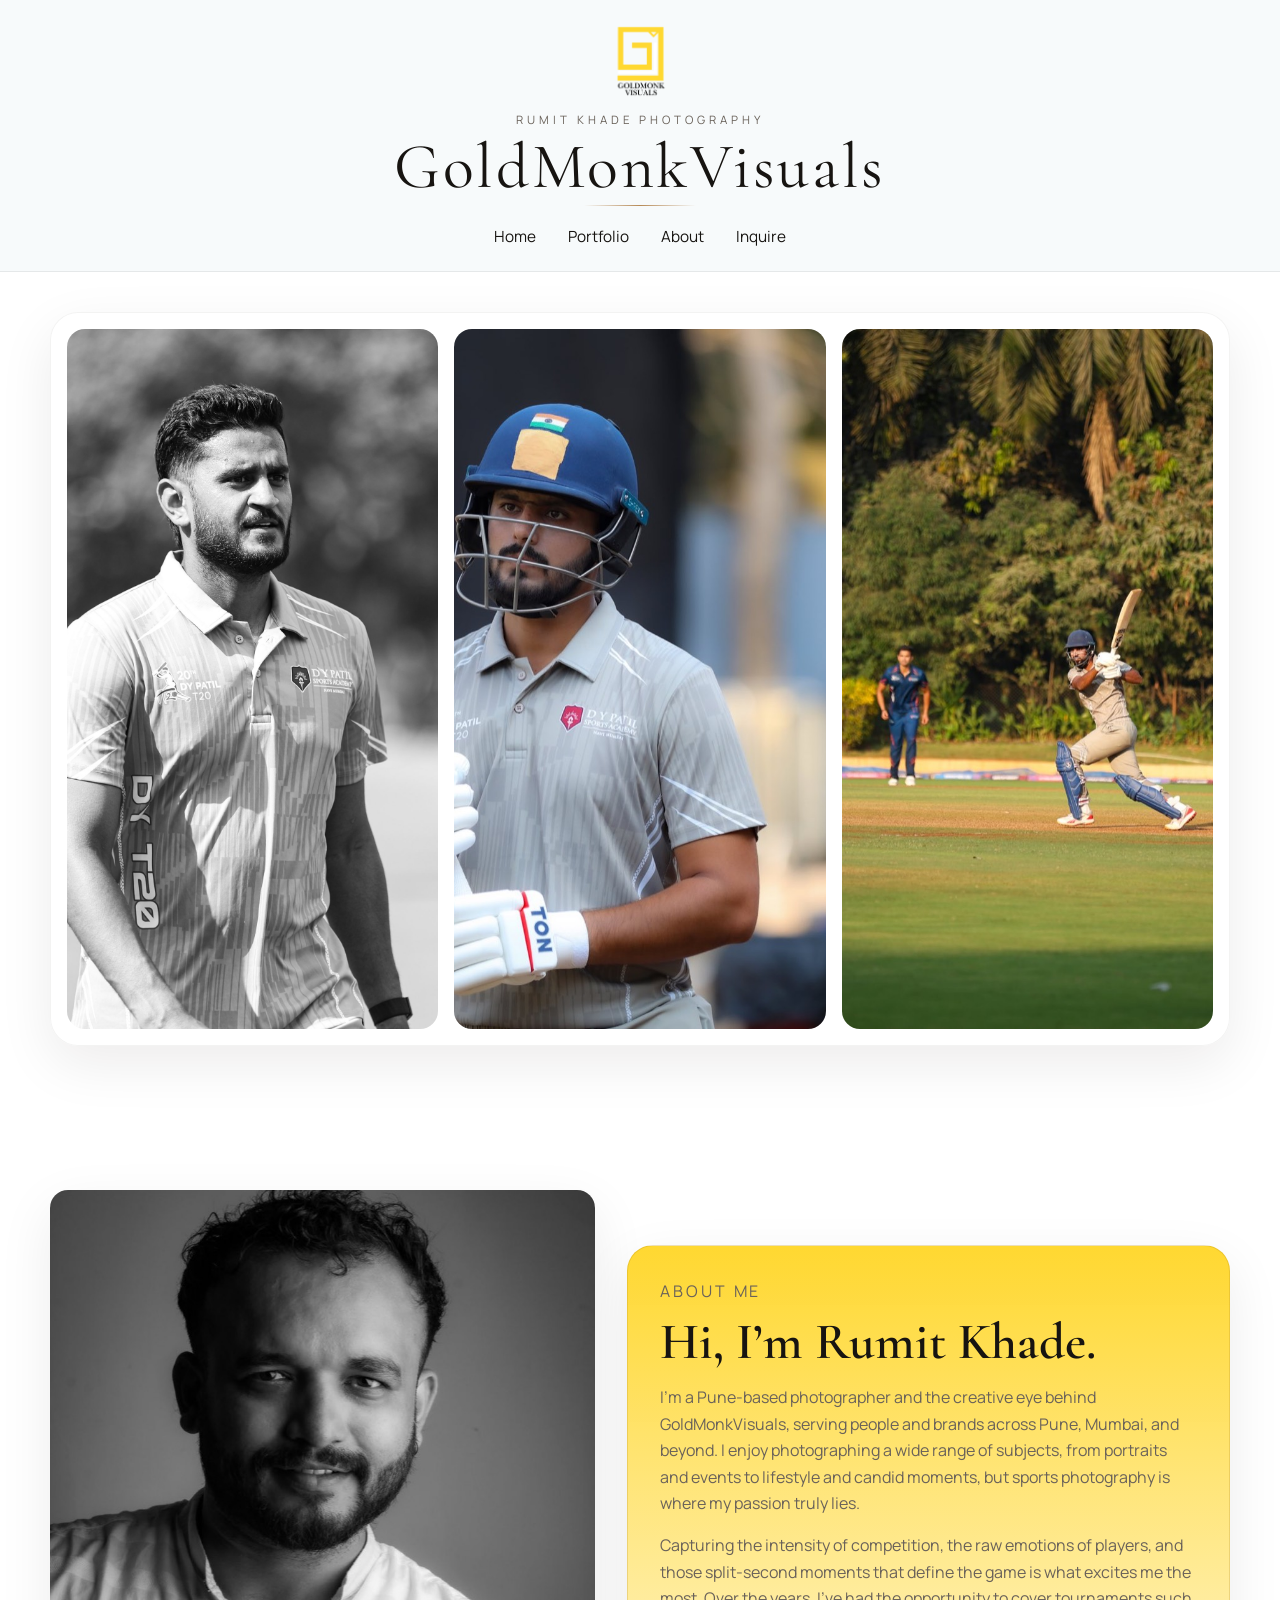
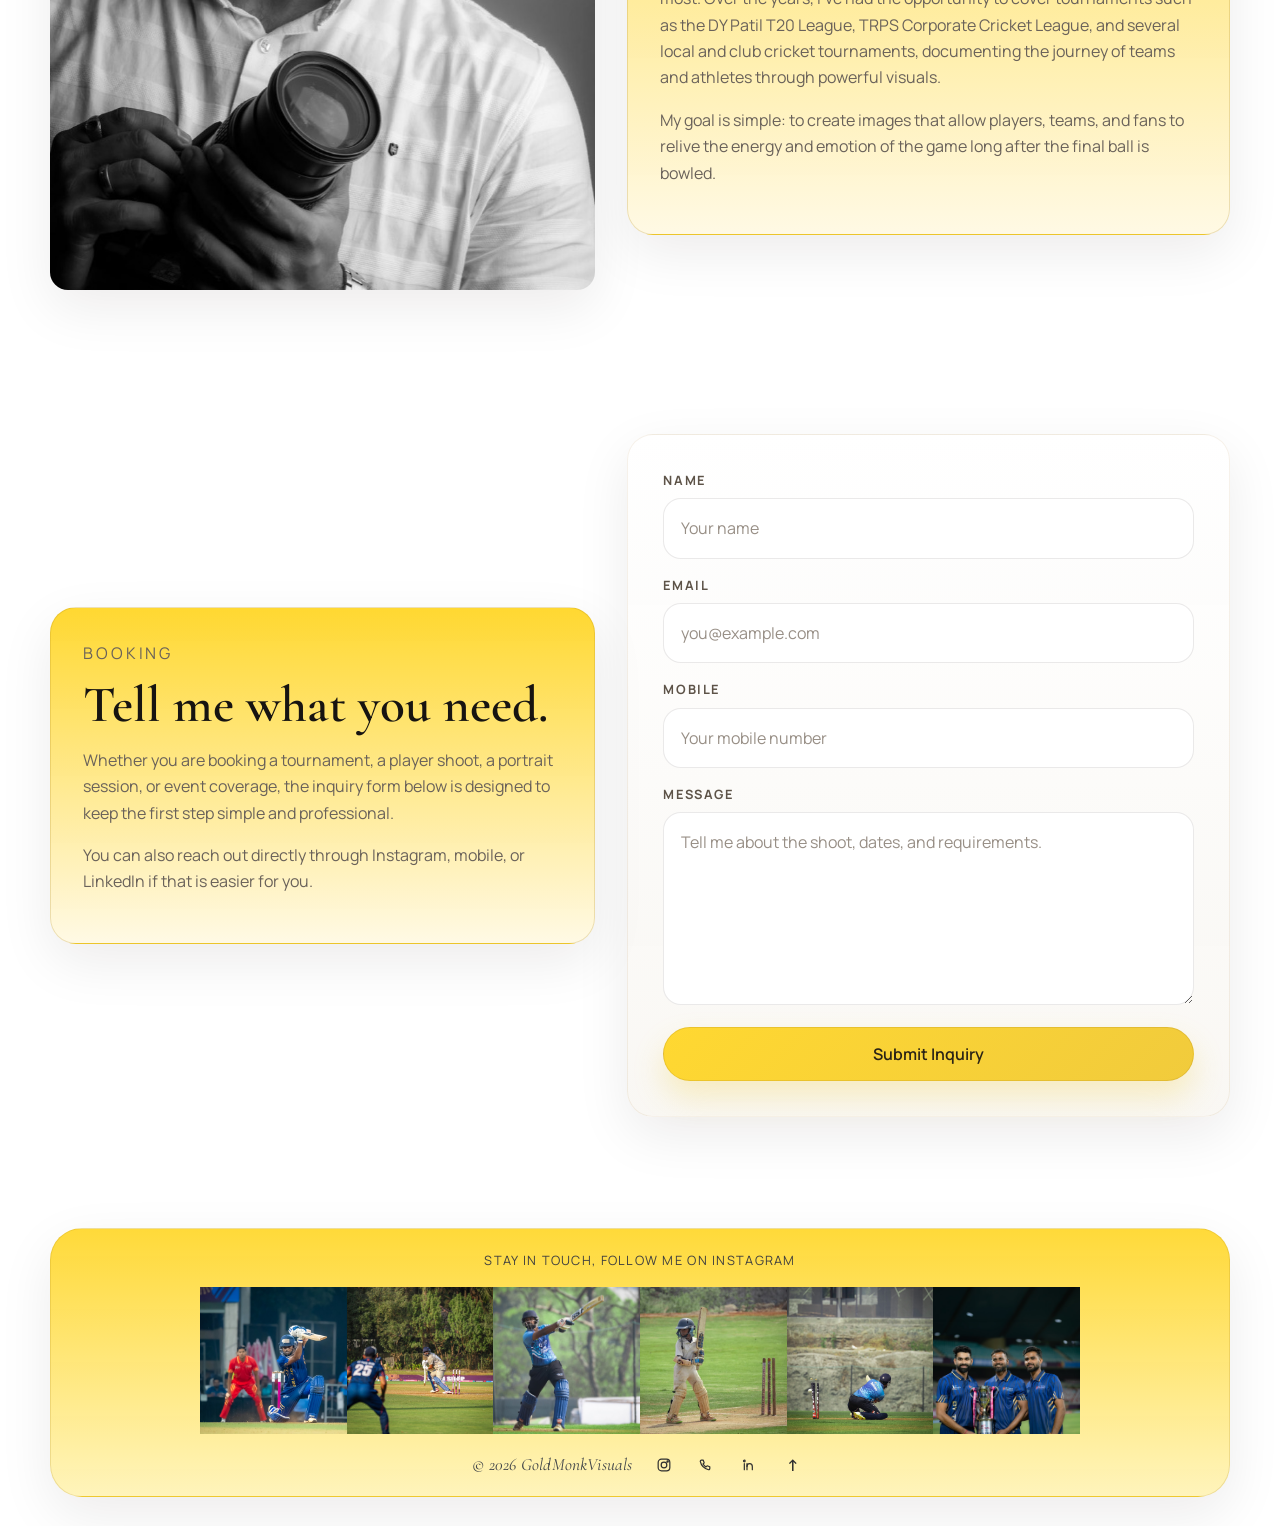
==== index.html @ 170a4de5 "Initial commit for GoldMonkVisuals portfolio site" ====
<!DOCTYPE html>
<html lang="en">
<head>
  <meta charset="UTF-8">
  <meta name="viewport" content="width=device-width, initial-scale=1.0">
  <title>GoldMonkVisuals | Rumit Khade Photography</title>
  <meta name="description" content="GoldMonkVisuals is the photography portfolio of Rumit Khade, featuring sports storytelling, portraits, and inquiries on a clean single-page website.">
  <link rel="preconnect" href="https://fonts.googleapis.com">
  <link rel="preconnect" href="https://fonts.gstatic.com" crossorigin>
  <link href="https://fonts.googleapis.com/css2?family=Cormorant+Garamond:wght@500;600;700&family=Manrope:wght@400;500;600;700&display=swap" rel="stylesheet">
  <link rel="stylesheet" href="css/styles.css">
</head>
<body id="top">
  <header class="site-header">
    <div class="container header-stack">
      <a class="brand-lockup" href="#top" aria-label="GoldMonkVisuals home">
        <img class="brand-logo" src="images/logo/goldmonks_logo.png" alt="GoldMonkVisuals logo" width="92" height="92">
        <span class="brand-kicker">Rumit Khade Photography</span>
        <span class="brand-name">GoldMonkVisuals</span>
        <span class="brand-divider"></span>
      </a>
      <button class="nav-toggle" type="button" aria-expanded="false" aria-controls="site-nav" aria-label="Toggle navigation">
        <span></span>
        <span></span>
      </button>
      <nav id="site-nav" class="site-nav" aria-label="Primary">
        <a href="#top">Home</a>
        <a href="portfolio.html">Portfolio</a>
        <a href="#about">About</a>
        <a href="#inquire">Inquire</a>
      </nav>
    </div>
  </header>

  <main>
    <section id="home" class="slider-section section">
      <div class="container">
        <div class="image-slider" aria-label="GoldMonkVisuals photography highlights">
          <div class="slider-track" data-slider-track></div>
        </div>
      </div>
    </section>

    <section id="about" class="section about-preview">
      <div class="container profile-layout">
        <div class="image-card portrait-card">
          <img src="images/Rumit.jpg.jpeg" alt="Portrait of Rumit Khade, photographer behind GoldMonkVisuals" width="1000" height="1300" sizes="(max-width: 760px) 100vw, 42vw" loading="lazy">
        </div>
        <div class="copy-card profile-card">
          <p class="eyebrow">About Me</p>
          <h2>Hi, I’m Rumit Khade.</h2>
          <p>I’m a Pune-based photographer and the creative eye behind GoldMonkVisuals, serving people and brands across Pune, Mumbai, and beyond. I enjoy photographing a wide range of subjects, from portraits and events to lifestyle and candid moments, but sports photography is where my passion truly lies.</p>
          <p>Capturing the intensity of competition, the raw emotions of players, and those split-second moments that define the game is what excites me the most. Over the years, I’ve had the opportunity to cover tournaments such as the DY Patil T20 League, TRPS Corporate Cricket League, and several local and club cricket tournaments, documenting the journey of teams and athletes through powerful visuals.</p>
          <p>My goal is simple: to create images that allow players, teams, and fans to relive the energy and emotion of the game long after the final ball is bowled.</p>
        </div>
      </div>
    </section>

    <section id="inquire" class="section">
      <div class="container contact-layout">
        <div class="copy-card inquiry-copy">
          <p class="eyebrow">Booking</p>
          <h2>Tell me what you need.</h2>
          <p>Whether you are booking a tournament, a player shoot, a portrait session, or event coverage, the inquiry form below is designed to keep the first step simple and professional.</p>
          <p>You can also reach out directly through Instagram, mobile, or LinkedIn if that is easier for you.</p>
        </div>

        <form class="contact-form" name="inquiry" method="POST" data-netlify="true" netlify netlify-honeypot="bot-field">
          <input type="hidden" name="form-name" value="inquiry">
          <p class="form-honeypot">
            <label>Don’t fill this out if you're human: <input name="bot-field"></label>
          </p>

          <div class="form-field">
            <label for="name">Name</label>
            <input id="name" name="name" type="text" placeholder="Your name" required>
          </div>

          <div class="form-field">
            <label for="email">Email</label>
            <input id="email" name="email" type="email" placeholder="you@example.com" required>
          </div>

          <div class="form-field">
            <label for="phone">Mobile</label>
            <input id="phone" name="phone" type="tel" placeholder="Your mobile number">
          </div>

          <div class="form-field">
            <label for="message">Message</label>
            <textarea id="message" name="message" rows="6" placeholder="Tell me about the shoot, dates, and requirements." required></textarea>
          </div>

          <button class="button submit-button" type="submit">Submit Inquiry</button>
        </form>
      </div>
    </section>
  </main>

  <div class="lightbox" id="lightbox" aria-hidden="true" role="dialog" aria-label="Expanded gallery image">
    <button class="lightbox-close" type="button" aria-label="Close image viewer">&times;</button>
    <button class="lightbox-nav lightbox-prev" type="button" aria-label="View previous image">&#10094;</button>
    <figure class="lightbox-figure">
      <img id="lightbox-image" src="" alt="">
      <figcaption id="lightbox-caption"></figcaption>
    </figure>
    <button class="lightbox-nav lightbox-next" type="button" aria-label="View next image">&#10095;</button>
  </div>

  <footer class="site-footer">
    <div class="container footer-panel">
      <div class="footer-top">
        <p class="footer-follow">Stay in touch, follow me on Instagram</p>
      </div>

      <div class="footer-gallery" data-footer-gallery></div>

      <div class="footer-bottom-row">
        <p class="footer-signoff">&copy; 2026 GoldMonkVisuals</p>
        <div class="footer-socials">
          <a class="footer-social" href="https://www.instagram.com/goldmonkvisuals/" target="_blank" rel="noreferrer" aria-label="Instagram">
            <svg viewBox="0 0 24 24" aria-hidden="true"><rect x="3.25" y="3.25" width="17.5" height="17.5" rx="5"></rect><circle cx="12" cy="12" r="4.25"></circle><circle cx="17.4" cy="6.6" r="1"></circle></svg>
          </a>
          <a class="footer-social" href="tel:+919209184662" aria-label="Call GoldMonkVisuals">
            <svg viewBox="0 0 24 24" aria-hidden="true"><path d="M6.6 4.8h2.8l1.4 4-1.7 1.7a14.6 14.6 0 0 0 4.4 4.4l1.7-1.7 4 1.4v2.8a1.7 1.7 0 0 1-1.9 1.7A16.5 16.5 0 0 1 4.9 6.7 1.7 1.7 0 0 1 6.6 4.8z"></path></svg>
          </a>
          <a class="footer-social" href="https://www.linkedin.com/in/rumit-khade-336886b6/" target="_blank" rel="noreferrer" aria-label="LinkedIn">
            <svg viewBox="0 0 24 24" aria-hidden="true"><path d="M8 10v9"></path><path d="M8 7.2a1.2 1.2 0 1 1 0-2.4 1.2 1.2 0 0 1 0 2.4z"></path><path d="M12 10v9"></path><path d="M12 14.2c0-2.1 1.3-4.2 4-4.2 2.3 0 4 1.4 4 4.6V19"></path></svg>
          </a>
        </div>
        <a class="footer-backtotop" href="#top" aria-label="Back to top">↑</a>
      </div>
    </div>
  </footer>

  <script src="images/home-slider/manifest.js"></script>
  <script src="images/footer-gallery/manifest.js"></script>
  <script src="js/site.js" defer></script>
</body>
</html>
---- css/styles.css ----
:root {
  --bg: #ffffff;
  --bg-accent: #f7f5f1;
  --surface: rgba(255, 255, 255, 0.98);
  --surface-strong: #ffffff;
  --text: #171411;
  --muted: #6a625a;
  --line: rgba(23, 20, 17, 0.08);
  --accent: #b78a57;
  --accent-deep: #8d673d;
  --brand-gold: #f1cb3c;
  --brand-gold-soft: #fbf3c9;
  --brand-gold-wash: #fff9e4;
  --brand-gold-line: rgba(168, 128, 18, 0.22);
  --shadow: 0 18px 54px rgba(22, 18, 14, 0.08);
  --shadow-soft: 0 10px 32px rgba(22, 18, 14, 0.06);
  --radius: 26px;
  --container: min(1180px, calc(100vw - 2rem));
}

* {
  box-sizing: border-box;
}

html {
  scroll-behavior: smooth;
}

body {
  margin: 0;
  font-family: "Manrope", sans-serif;
  color: var(--text);
  background: #ffffff;
  line-height: 1.65;
}

img {
  display: block;
  max-width: 100%;
}

a {
  color: inherit;
  text-decoration: none;
}

button,
input,
textarea {
  font: inherit;
}

.container {
  width: var(--container);
  margin: 0 auto;
}

.site-header {
  position: sticky;
  top: 0;
  z-index: 40;
  background: rgba(247, 250, 251, 0.94);
  backdrop-filter: blur(14px);
  border-bottom: 1px solid var(--line);
}

.header-stack {
  position: relative;
  display: flex;
  flex-direction: column;
  align-items: center;
  gap: 1.15rem;
  padding: 1.2rem 0 1.35rem;
}

.brand-lockup {
  display: flex;
  flex-direction: column;
  align-items: center;
  gap: 0.45rem;
  text-align: center;
}

.brand-logo {
  width: clamp(3.8rem, 7vw, 5.25rem);
  height: auto;
  object-fit: contain;
}

.brand-kicker {
  font-size: 0.72rem;
  letter-spacing: 0.34em;
  text-transform: uppercase;
  color: var(--muted);
}

.brand-name {
  font-family: "Cormorant Garamond", serif;
  font-size: clamp(2.6rem, 5vw, 4.25rem);
  line-height: 0.95;
  letter-spacing: 0.04em;
  color: var(--text);
}

.brand-divider {
  width: 7rem;
  height: 1px;
  background: linear-gradient(90deg, transparent, var(--accent), transparent);
}

.site-nav {
  display: flex;
  align-items: center;
  justify-content: center;
  gap: 2rem;
  flex-wrap: wrap;
}

.site-nav > a {
  position: relative;
  color: var(--text);
  font-size: 0.96rem;
}

.site-nav > a::after {
  content: "";
  position: absolute;
  left: 0;
  bottom: -0.4rem;
  width: 100%;
  height: 1px;
  background: var(--accent-deep);
  transform: scaleX(0);
  transform-origin: left;
  transition: transform 180ms ease;
}

.site-nav > a:hover::after,
.site-nav > a.active::after {
  transform: scaleX(1);
}

.nav-toggle {
  display: none;
  position: absolute;
  right: 0;
  top: 2rem;
  border: 0;
  background: transparent;
  padding: 0.25rem;
  flex-direction: column;
  gap: 0.35rem;
}

.nav-toggle span {
  display: block;
  width: 1.6rem;
  height: 2px;
  background: var(--text);
}

.section,
.page-hero {
  padding: 4.5rem 0;
}

.page-hero {
  padding-bottom: 2rem;
}

.portfolio-hero-section {
  padding-bottom: 1.5rem;
}

.portfolio-hero-card {
  position: relative;
  overflow: hidden;
  min-height: 34rem;
  border-radius: 34px;
  box-shadow: var(--shadow);
  background: #d9e2eb;
}

.portfolio-hero-image,
.portfolio-hero-overlay {
  position: absolute;
  inset: 0;
  width: 100%;
  height: 100%;
}

.portfolio-hero-image {
  object-fit: cover;
}

.portfolio-hero-overlay {
  background: linear-gradient(90deg, rgba(11, 18, 26, 0.72) 0%, rgba(11, 18, 26, 0.3) 45%, rgba(11, 18, 26, 0.1) 100%);
}

.portfolio-hero-copy {
  position: relative;
  z-index: 1;
  max-width: 34rem;
  padding: 3.5rem;
  color: #ffffff;
}

.portfolio-hero-copy .eyebrow {
  color: rgba(255, 255, 255, 0.75);
}

.portfolio-hero-title {
  font-size: clamp(3rem, 5vw, 4.8rem);
  line-height: 0.96;
}

.portfolio-hero-text {
  margin: 1.2rem 0 0;
  font-size: 1.02rem;
  color: rgba(255, 255, 255, 0.86);
}

.portfolio-grid-section {
  padding-top: 1.25rem;
}

.portfolio-gallery-block + .portfolio-gallery-block {
  margin-top: 3.25rem;
}

.portfolio-section-heading {
  margin-bottom: 1.4rem;
}

.portfolio-pagination {
  display: flex;
  justify-content: center;
  margin-top: 1.5rem;
}

.portfolio-load-more {
  min-width: 11rem;
}

.portfolio-grid {
  display: grid;
  grid-template-columns: repeat(3, minmax(0, 1fr));
  gap: 1rem;
  margin-top: 2rem;
}

.portfolio-grid-item {
  margin: 0;
  display: block;
  width: 100%;
  appearance: none;
  -webkit-appearance: none;
}

.portfolio-grid-item img {
  width: 100%;
  aspect-ratio: 1 / 1.05;
  object-fit: cover;
  border-radius: 22px;
}

.page-hero-content {
  text-align: center;
}

.eyebrow {
  margin: 0 0 0.75rem;
  color: var(--accent-deep);
  text-transform: uppercase;
  letter-spacing: 0.18em;
  font-size: 0.78rem;
}

h1,
h2,
h3 {
  margin: 0;
  font-family: "Cormorant Garamond", serif;
  font-weight: 600;
  line-height: 1.02;
}

.page-title {
  max-width: 12ch;
  margin: 0 auto;
  font-size: clamp(3rem, 7vw, 5.6rem);
}

h2 {
  font-size: clamp(2.2rem, 4vw, 3.8rem);
}

h3 {
  font-size: 1.8rem;
  margin-bottom: 0.8rem;
}

.section-copy,
.copy-card p,
.detail-card p,
.contact-form,
.footer-copy {
  color: var(--muted);
  font-size: 1rem;
}

.narrow {
  max-width: 42rem;
  margin-left: auto;
  margin-right: auto;
}

.section-heading,
.hero-actions {
  display: flex;
  align-items: end;
  justify-content: space-between;
  gap: 1.5rem;
}

.slider-heading {
  margin-bottom: 1.5rem;
}

.slider-section {
  padding-top: 2.5rem;
}

.button {
  display: inline-flex;
  align-items: center;
  justify-content: center;
  min-height: 3.2rem;
  padding: 0.8rem 1.35rem;
  border-radius: 999px;
  border: 1px solid transparent;
  background: var(--accent);
  color: #fff;
  font-weight: 600;
  transition: transform 180ms ease, background-color 180ms ease, border-color 180ms ease;
}

.button-soft {
  background: transparent;
  color: var(--text);
  border-color: var(--line);
}

.button:hover,
.gallery-item:hover {
  transform: translateY(-2px);
}

.image-slider {
  overflow: hidden;
  border-radius: calc(var(--radius) + 2px);
  box-shadow: var(--shadow);
  border: 1px solid rgba(23, 20, 17, 0.05);
  background: var(--surface);
}

.slider-track {
  display: flex;
  gap: 1rem;
  padding: 1rem;
  transition: transform 900ms ease;
  will-change: transform;
}

.slide-card {
  flex: 0 0 calc((100% - 2rem) / 3);
  min-width: 0;
  padding: 0;
  border: 0;
  background: transparent;
  cursor: pointer;
}

.slide-card img {
  width: 100%;
  aspect-ratio: 1 / 1.15;
  object-fit: cover;
  object-position: center 28%;
  border-radius: 18px;
}

.profile-layout,
.contact-layout {
  display: grid;
  grid-template-columns: minmax(0, 0.95fr) minmax(0, 1.05fr);
  gap: 2rem;
  align-items: center;
}

.copy-card,
.detail-card,
.contact-form {
  background: var(--surface);
  border: 1px solid rgba(23, 20, 17, 0.05);
  border-radius: var(--radius);
  box-shadow: var(--shadow);
}

.copy-card,
.detail-card,
.contact-form {
  padding: 2rem;
}

.portrait-card img,
.gallery-item img {
  width: 100%;
  object-fit: cover;
  border-radius: calc(var(--radius) - 8px);
  box-shadow: var(--shadow);
}

.portrait-card img {
  aspect-ratio: 4 / 5;
}

.profile-card {
  background: linear-gradient(180deg, rgba(255, 216, 49, 1), rgba(255, 249, 228, 0.98));
  border-color: var(--brand-gold-line);
}

.inquiry-copy {
  background: linear-gradient(180deg, rgba(255, 216, 49, 1), rgba(255, 249, 228, 0.98));
  border-color: var(--brand-gold-line);
}

.detail-grid {
  display: grid;
  grid-template-columns: repeat(3, minmax(0, 1fr));
  gap: 1.25rem;
}

.alt-surface {
  background: rgba(255, 252, 247, 0.72);
}

.masonry-grid {
  column-count: 3;
  column-gap: 1rem;
  margin-top: 2rem;
}

.gallery-item {
  width: 100%;
  margin: 0 0 1rem;
  padding: 0;
  border: 0;
  background: transparent;
  break-inside: avoid;
  cursor: pointer;
}

.contact-form {
  display: grid;
  gap: 1rem;
  padding: 2.2rem;
  background: linear-gradient(180deg, rgba(255, 255, 255, 0.99), rgba(249, 247, 243, 0.98));
  border-color: rgba(183, 138, 87, 0.12);
}

.form-field {
  display: grid;
  gap: 0.45rem;
}

.form-honeypot {
  display: none;
}

.contact-form label {
  font-size: 0.8rem;
  font-weight: 700;
  letter-spacing: 0.12em;
  text-transform: uppercase;
  color: #5d5348;
}

.contact-form input,
.contact-form textarea {
  width: 100%;
  padding: 1rem 1.05rem;
  border-radius: 18px;
  border: 1px solid rgba(23, 20, 17, 0.09);
  background: #ffffff;
  color: var(--text);
  box-shadow: inset 0 1px 0 rgba(255, 255, 255, 0.7);
  transition: border-color 180ms ease, box-shadow 180ms ease, transform 180ms ease;
}

.contact-form input::placeholder,
.contact-form textarea::placeholder {
  color: #988f86;
}

.contact-form input:focus,
.contact-form textarea:focus {
  outline: none;
  border-color: rgba(183, 138, 87, 0.45);
  box-shadow: 0 0 0 4px rgba(183, 138, 87, 0.12);
}

.contact-form textarea {
  min-height: 10rem;
  resize: vertical;
}

.submit-button {
  width: 100%;
  margin-top: 0.4rem;
  background: linear-gradient(135deg, #ffd831, #f1cb3c);
  border-color: rgba(168, 128, 18, 0.22);
  color: #2a2316;
  box-shadow: 0 16px 30px rgba(241, 203, 60, 0.28);
}

.submit-button:hover {
  background: linear-gradient(135deg, #ffde49, #f4d13f);
}

.lightbox {
  position: fixed;
  inset: 0;
  display: grid;
  grid-template-columns: auto minmax(0, 1fr) auto;
  align-items: center;
  gap: 1rem;
  padding: 1.5rem;
  background: rgba(14, 11, 8, 0.92);
  opacity: 0;
  pointer-events: none;
  transition: opacity 180ms ease;
  z-index: 60;
}

.lightbox.is-open {
  opacity: 1;
  pointer-events: auto;
}

.lightbox-figure {
  margin: 0;
  display: grid;
  gap: 0.75rem;
  justify-items: center;
}

.lightbox-figure img {
  max-height: 80vh;
  width: auto;
  border-radius: 18px;
}

.lightbox-figure figcaption {
  color: rgba(255, 255, 255, 0.8);
  text-align: center;
}

.lightbox-close,
.lightbox-nav {
  border: 0;
  background: rgba(255, 255, 255, 0.12);
  color: #fff;
  border-radius: 999px;
  width: 3rem;
  height: 3rem;
  cursor: pointer;
}

.lightbox-close {
  position: absolute;
  top: 1rem;
  right: 1rem;
}

.site-footer {
  padding: 2.4rem 0 1.8rem;
}

.footer-panel {
  padding: 1.35rem 1.35rem 1rem;
  border-radius: 32px;
  background: linear-gradient(180deg, rgba(255, 216, 49, 0.96), rgba(255, 244, 186, 0.98));
  border: 1px solid rgba(168, 128, 18, 0.2);
  box-shadow: var(--shadow);
}

.footer-top {
  display: grid;
  justify-items: center;
  gap: 0.55rem;
  text-align: center;
  margin-bottom: 1rem;
}

.footer-follow {
  margin: 0;
  color: #404040;
  text-transform: uppercase;
  letter-spacing: 0.1em;
  font-size: clamp(0.68rem, 1vw, 0.86rem);
}

.footer-gallery {
  display: grid;
  grid-template-columns: repeat(6, minmax(0, 1fr));
  align-items: stretch;
  gap: 0;
  overflow: hidden;
  margin-bottom: 1rem;
  max-width: 880px;
  margin-left: auto;
  margin-right: auto;
}

.footer-gallery img {
  width: 100%;
  height: 100%;
  aspect-ratio: 1 / 1;
  object-fit: cover;
}

@media (min-width: 761px) and (max-width: 1440px) {
  .slide-card img,
  .portrait-card img,
  .gallery-item img {
    height: 700px;
  }

  .slide-card img,
  .portrait-card img,
  .gallery-item img {
    aspect-ratio: auto;
  }
}

.footer-bottom-row {
  display: flex;
  align-items: center;
  justify-content: center;
  gap: 1rem;
  flex-wrap: wrap;
  text-align: center;
}

.footer-signoff {
  margin: 0;
  font-family: "Cormorant Garamond", serif;
  font-size: clamp(0.98rem, 1.35vw, 1.2rem);
  font-style: italic;
  letter-spacing: 0.01em;
  color: #3f4348;
}

.footer-socials {
  display: flex;
  align-items: center;
  justify-content: center;
  gap: 0.7rem;
}

.footer-social,
.footer-backtotop {
  display: inline-flex;
  align-items: center;
  justify-content: center;
  width: 1.9rem;
  height: 1.9rem;
  color: #2f2f2f;
  font-size: 0.66rem;
  font-weight: 700;
  letter-spacing: 0.08em;
}

.footer-social svg {
  width: 1rem;
  height: 1rem;
  fill: none;
  stroke: currentColor;
  stroke-width: 1.8;
  stroke-linecap: round;
  stroke-linejoin: round;
}

.footer-backtotop {
  font-size: 1rem;
}

.footer-social:hover,
.footer-backtotop:hover {
  color: #1e1e1e;
}

.fade-in {
  opacity: 0;
  transform: translateY(24px);
  transition: opacity 500ms ease, transform 500ms ease;
}

.fade-in.is-visible {
  opacity: 1;
  transform: translateY(0);
}

body.lightbox-open {
  overflow: hidden;
}

@media (max-width: 1100px) {
  .slide-card {
    flex-basis: calc((100% - 1rem) / 2);
  }

  .detail-grid,
  .profile-layout,
  .contact-layout {
    grid-template-columns: 1fr 1fr;
  }

  .portfolio-grid {
    grid-template-columns: repeat(2, minmax(0, 1fr));
  }
}

@media (max-width: 760px) {
  .header-stack {
    align-items: stretch;
    padding: 1rem 0;
  }

  .brand-lockup {
    align-self: center;
  }

  .brand-logo {
    width: 3.8rem;
  }

  .brand-kicker {
    letter-spacing: 0.22em;
  }

  .brand-name {
    font-size: 2.35rem;
  }

  .nav-toggle {
    display: inline-flex;
  }

  .site-nav {
    display: none;
    position: fixed;
    top: var(--mobile-menu-top, 7rem);
    left: 50%;
    transform: translateX(-50%);
    width: min(calc(100vw - 1.2rem), 24rem);
    z-index: 70;
    flex-direction: column;
    align-items: stretch;
    gap: 0.85rem;
    padding: 1rem;
    background: rgba(255, 255, 255, 0.98);
    border: 1px solid var(--line);
    border-radius: 22px;
    box-shadow: var(--shadow-soft);
    backdrop-filter: blur(14px);
  }

  .site-nav.is-open {
    display: flex;
  }

  .section-heading,
  .hero-actions {
    flex-direction: column;
    align-items: flex-start;
  }

  .slider-track {
    gap: 0.8rem;
    padding: 0.8rem;
  }

  .slide-card {
    flex-basis: 100%;
  }

  .slide-card img {
    aspect-ratio: 4 / 5;
    height: clamp(26rem, 68vh, 32rem);
    max-height: 32rem;
    object-position: center 24%;
  }

  .profile-layout,
  .contact-layout,
  .detail-grid {
    grid-template-columns: 1fr;
  }

  .about-preview .profile-layout {
    position: relative;
    gap: 0;
  }

  .about-preview .portrait-card {
    position: relative;
    min-height: 28rem;
  }

  .about-preview .portrait-card img {
    width: 100%;
    height: 28rem;
    border-radius: 26px;
    object-position: center 16%;
  }

  .about-preview .profile-card {
    position: relative;
    width: calc(100% - 1.4rem);
    margin: -8rem 0 0 auto;
    z-index: 1;
    background: linear-gradient(180deg, rgba(255, 216, 49, 1), rgba(255, 249, 228, 0.72));
    backdrop-filter: blur(8px);
  }

  .portfolio-hero-card {
    min-height: 26rem;
  }

  .portfolio-hero-image {
    object-position: center 24%;
  }

  .portfolio-hero-copy {
    padding: 2rem 1.4rem;
  }

  .portfolio-grid {
    grid-template-columns: 1fr;
  }

  .portfolio-grid-item img {
    display: block;
    width: 100%;
    aspect-ratio: 4 / 5;
    height: 24rem;
    object-fit: cover;
    object-position: center 22%;
  }

  .masonry-grid {
    column-count: 1;
  }

  .lightbox {
    grid-template-columns: 1fr;
    justify-items: center;
  }

  .lightbox-nav {
    display: none;
  }

  .footer-panel {
    padding: 1.1rem 0.9rem 0.95rem;
  }

  .footer-gallery {
    grid-template-columns: repeat(2, minmax(0, 1fr));
    max-width: none;
  }

  .footer-bottom-row {
    flex-direction: column;
    gap: 0.75rem;
  }
}
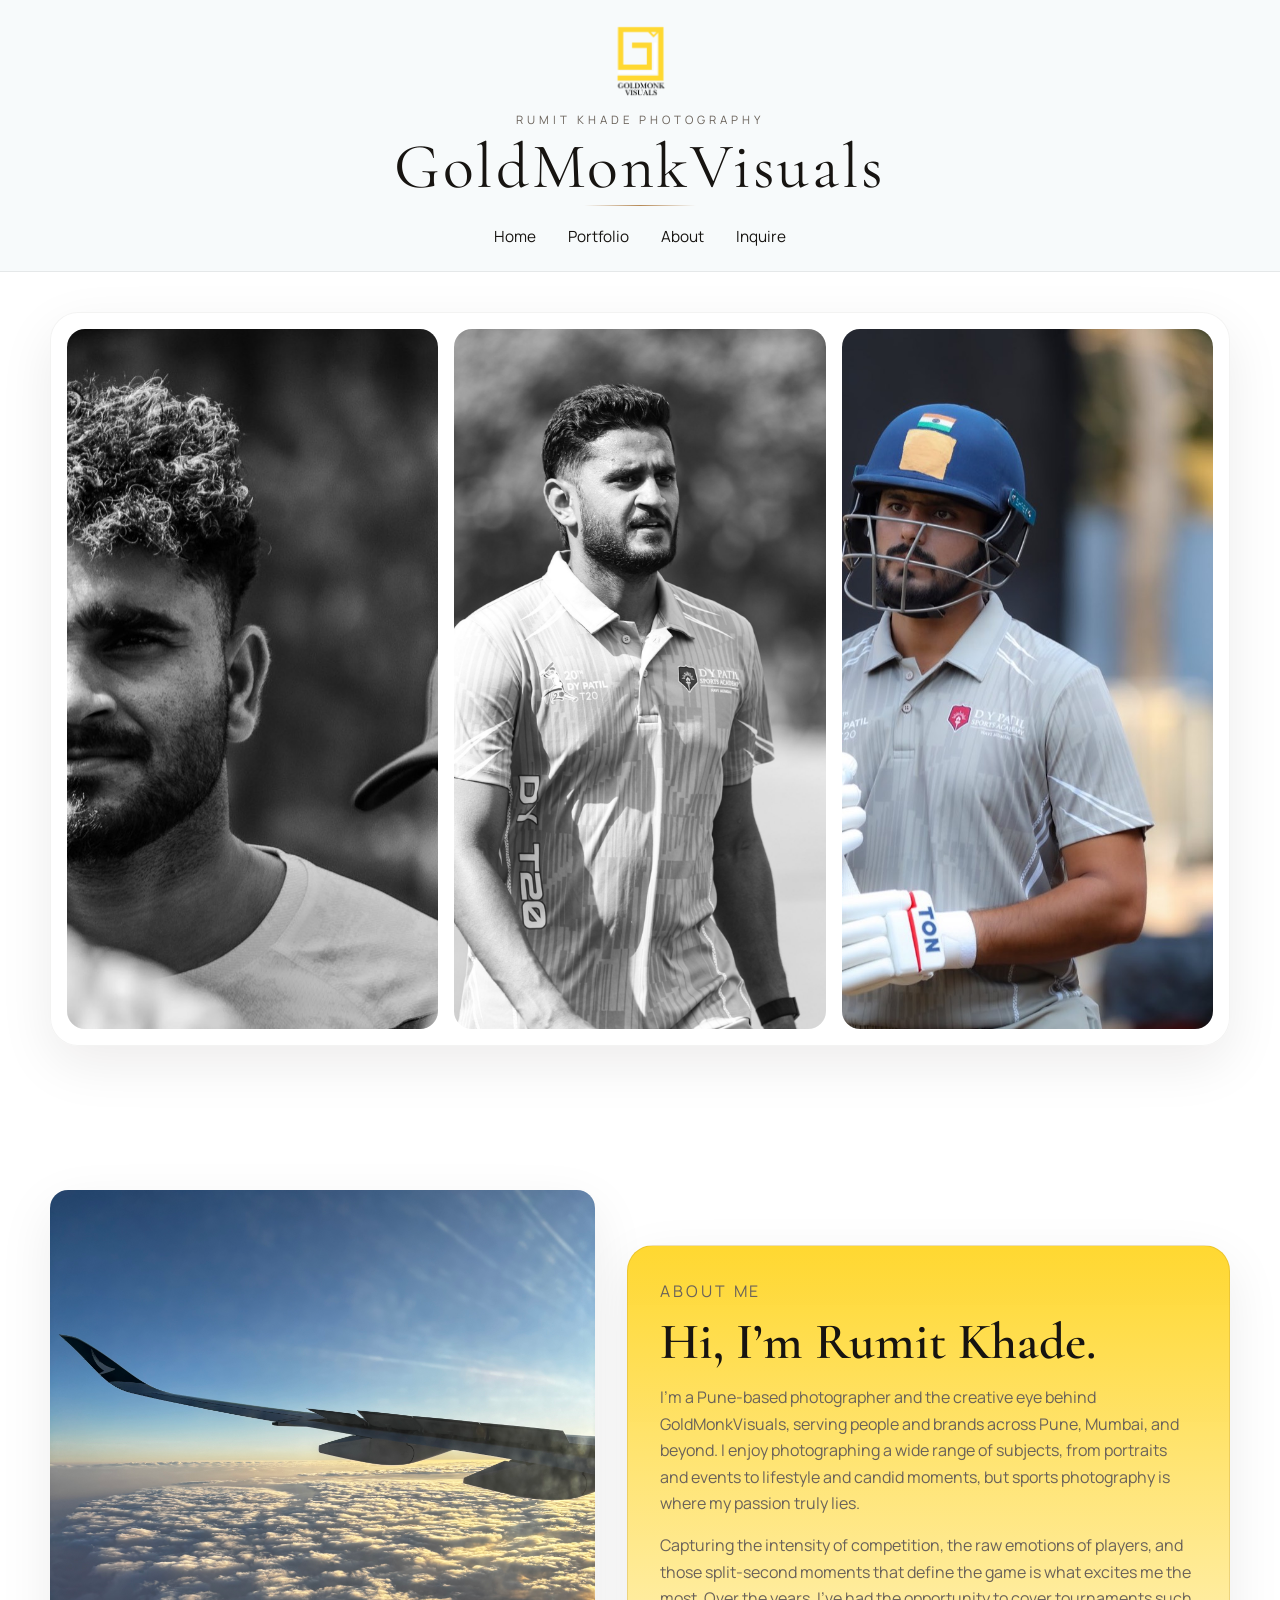
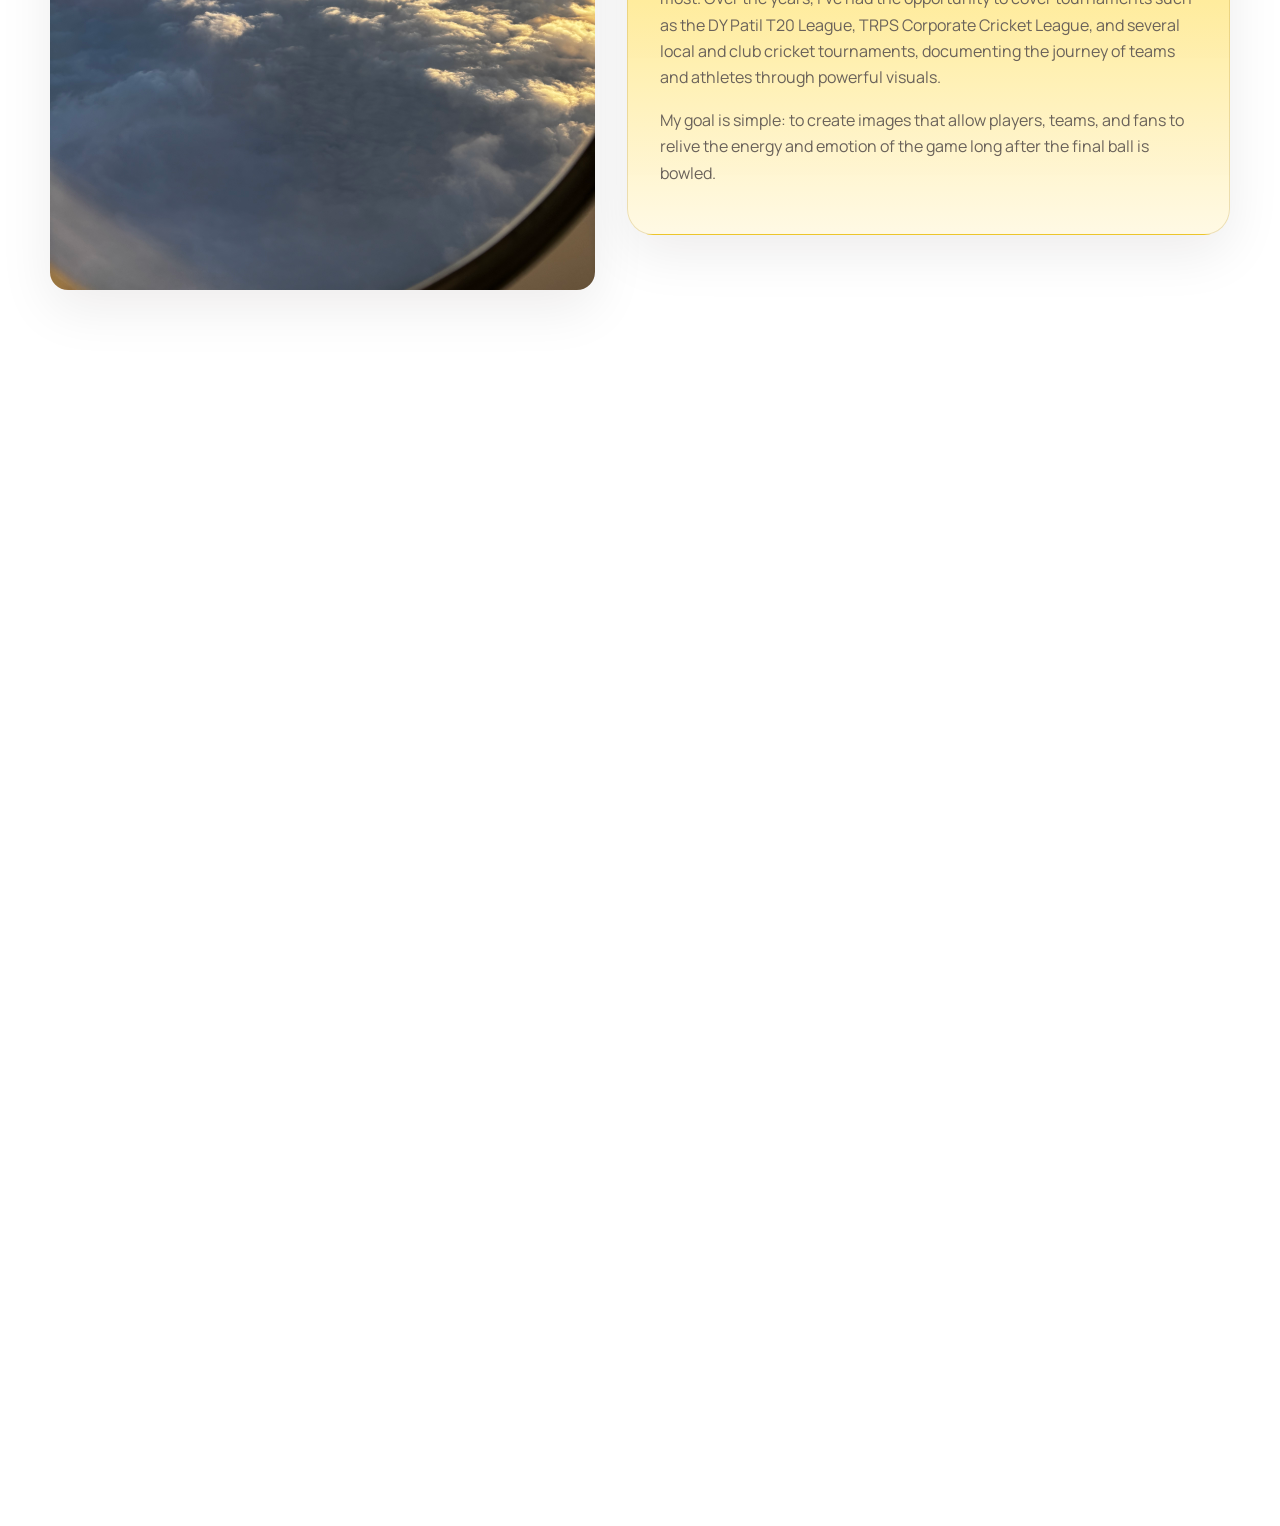
==== commit f58dd881: "Add admin functionality with authentication and media management - Introduced admin configuration wi" ====
--- a/index.html
+++ b/index.html
@@ -4,7 +4,7 @@
   <meta charset="UTF-8">
   <meta name="viewport" content="width=device-width, initial-scale=1.0">
   <title>GoldMonkVisuals | Rumit Khade Photography</title>
-  <meta name="description" content="GoldMonkVisuals is the photography portfolio of Rumit Khade, featuring sports storytelling, portraits, and inquiries on a clean single-page website.">
+  <meta name="description" content="GoldMonkVisuals is the photography portfolio of Rumit Khade, featuring sports storytelling, portraits, and inquiries on a clean single-page website." data-meta-description>
   <link rel="preconnect" href="https://fonts.googleapis.com">
   <link rel="preconnect" href="https://fonts.gstatic.com" crossorigin>
   <link href="https://fonts.googleapis.com/css2?family=Cormorant+Garamond:wght@500;600;700&family=Manrope:wght@400;500;600;700&display=swap" rel="stylesheet">
@@ -14,9 +14,9 @@
   <header class="site-header">
     <div class="container header-stack">
       <a class="brand-lockup" href="#top" aria-label="GoldMonkVisuals home">
-        <img class="brand-logo" src="images/logo/goldmonks_logo.png" alt="GoldMonkVisuals logo" width="92" height="92">
-        <span class="brand-kicker">Rumit Khade Photography</span>
-        <span class="brand-name">GoldMonkVisuals</span>
+        <img class="brand-logo" src="images/logo/goldmonks_logo.png" alt="GoldMonkVisuals logo" width="92" height="92" data-brand-logo>
+        <span class="brand-kicker" data-brand-kicker>Rumit Khade Photography</span>
+        <span class="brand-name" data-brand-name>GoldMonkVisuals</span>
         <span class="brand-divider"></span>
       </a>
       <button class="nav-toggle" type="button" aria-expanded="false" aria-controls="site-nav" aria-label="Toggle navigation">
@@ -24,10 +24,10 @@
         <span></span>
       </button>
       <nav id="site-nav" class="site-nav" aria-label="Primary">
-        <a href="#top">Home</a>
-        <a href="portfolio.html">Portfolio</a>
-        <a href="#about">About</a>
-        <a href="#inquire">Inquire</a>
+        <a href="#top" data-nav-home>Home</a>
+        <a href="portfolio.html" data-nav-portfolio>Portfolio</a>
+        <a href="#about" data-nav-about>About</a>
+        <a href="#inquire" data-nav-inquire>Inquire</a>
       </nav>
     </div>
   </header>
@@ -44,14 +44,16 @@
     <section id="about" class="section about-preview">
       <div class="container profile-layout">
         <div class="image-card portrait-card">
-          <img src="images/Rumit.jpg.jpeg" alt="Portrait of Rumit Khade, photographer behind GoldMonkVisuals" width="1000" height="1300" sizes="(max-width: 760px) 100vw, 42vw" loading="lazy">
+          <img src="images/Rumit.jpg.jpeg" alt="Portrait of Rumit Khade, photographer behind GoldMonkVisuals" width="1000" height="1300" sizes="(max-width: 760px) 100vw, 42vw" loading="lazy" data-about-portrait>
         </div>
         <div class="copy-card profile-card">
-          <p class="eyebrow">About Me</p>
-          <h2>Hi, I’m Rumit Khade.</h2>
-          <p>I’m a Pune-based photographer and the creative eye behind GoldMonkVisuals, serving people and brands across Pune, Mumbai, and beyond. I enjoy photographing a wide range of subjects, from portraits and events to lifestyle and candid moments, but sports photography is where my passion truly lies.</p>
-          <p>Capturing the intensity of competition, the raw emotions of players, and those split-second moments that define the game is what excites me the most. Over the years, I’ve had the opportunity to cover tournaments such as the DY Patil T20 League, TRPS Corporate Cricket League, and several local and club cricket tournaments, documenting the journey of teams and athletes through powerful visuals.</p>
-          <p>My goal is simple: to create images that allow players, teams, and fans to relive the energy and emotion of the game long after the final ball is bowled.</p>
+          <p class="eyebrow" data-about-eyebrow>About Me</p>
+          <h2 data-about-heading>Hi, I’m Rumit Khade.</h2>
+          <div data-about-paragraphs>
+            <p>I’m a Pune-based photographer and the creative eye behind GoldMonkVisuals, serving people and brands across Pune, Mumbai, and beyond. I enjoy photographing a wide range of subjects, from portraits and events to lifestyle and candid moments, but sports photography is where my passion truly lies.</p>
+            <p>Capturing the intensity of competition, the raw emotions of players, and those split-second moments that define the game is what excites me the most. Over the years, I’ve had the opportunity to cover tournaments such as the DY Patil T20 League, TRPS Corporate Cricket League, and several local and club cricket tournaments, documenting the journey of teams and athletes through powerful visuals.</p>
+            <p>My goal is simple: to create images that allow players, teams, and fans to relive the energy and emotion of the game long after the final ball is bowled.</p>
+          </div>
         </div>
       </div>
     </section>
@@ -59,10 +61,12 @@
     <section id="inquire" class="section">
       <div class="container contact-layout">
         <div class="copy-card inquiry-copy">
-          <p class="eyebrow">Booking</p>
-          <h2>Tell me what you need.</h2>
-          <p>Whether you are booking a tournament, a player shoot, a portrait session, or event coverage, the inquiry form below is designed to keep the first step simple and professional.</p>
-          <p>You can also reach out directly through Instagram, mobile, or LinkedIn if that is easier for you.</p>
+          <p class="eyebrow" data-inquiry-eyebrow>Booking</p>
+          <h2 data-inquiry-heading>Tell me what you need.</h2>
+          <div data-inquiry-paragraphs>
+            <p>Whether you are booking a tournament, a player shoot, a portrait session, or event coverage, the inquiry form below is designed to keep the first step simple and professional.</p>
+            <p>You can also reach out directly through Instagram, mobile, or LinkedIn if that is easier for you.</p>
+          </div>
         </div>
 
         <form class="contact-form" name="inquiry" method="POST" data-netlify="true" netlify netlify-honeypot="bot-field">
@@ -110,21 +114,21 @@
   <footer class="site-footer">
     <div class="container footer-panel">
       <div class="footer-top">
-        <p class="footer-follow">Stay in touch, follow me on Instagram</p>
+        <p class="footer-follow" data-footer-follow>Stay in touch, follow me on Instagram</p>
       </div>
 
       <div class="footer-gallery" data-footer-gallery></div>
 
       <div class="footer-bottom-row">
-        <p class="footer-signoff">&copy; 2026 GoldMonkVisuals</p>
+        <p class="footer-signoff" data-footer-copyright>&copy; 2026 GoldMonkVisuals</p>
         <div class="footer-socials">
-          <a class="footer-social" href="https://www.instagram.com/goldmonkvisuals/" target="_blank" rel="noreferrer" aria-label="Instagram">
+          <a class="footer-social" href="https://www.instagram.com/goldmonkvisuals/" target="_blank" rel="noreferrer" aria-label="Instagram" data-footer-instagram>
             <svg viewBox="0 0 24 24" aria-hidden="true"><rect x="3.25" y="3.25" width="17.5" height="17.5" rx="5"></rect><circle cx="12" cy="12" r="4.25"></circle><circle cx="17.4" cy="6.6" r="1"></circle></svg>
           </a>
-          <a class="footer-social" href="tel:+919209184662" aria-label="Call GoldMonkVisuals">
+          <a class="footer-social" href="tel:+919209184662" aria-label="Call GoldMonkVisuals" data-footer-phone>
             <svg viewBox="0 0 24 24" aria-hidden="true"><path d="M6.6 4.8h2.8l1.4 4-1.7 1.7a14.6 14.6 0 0 0 4.4 4.4l1.7-1.7 4 1.4v2.8a1.7 1.7 0 0 1-1.9 1.7A16.5 16.5 0 0 1 4.9 6.7 1.7 1.7 0 0 1 6.6 4.8z"></path></svg>
           </a>
-          <a class="footer-social" href="https://www.linkedin.com/in/rumit-khade-336886b6/" target="_blank" rel="noreferrer" aria-label="LinkedIn">
+          <a class="footer-social" href="https://www.linkedin.com/in/rumit-khade-336886b6/" target="_blank" rel="noreferrer" aria-label="LinkedIn" data-footer-linkedin>
             <svg viewBox="0 0 24 24" aria-hidden="true"><path d="M8 10v9"></path><path d="M8 7.2a1.2 1.2 0 1 1 0-2.4 1.2 1.2 0 0 1 0 2.4z"></path><path d="M12 10v9"></path><path d="M12 14.2c0-2.1 1.3-4.2 4-4.2 2.3 0 4 1.4 4 4.6V19"></path></svg>
           </a>
         </div>
@@ -133,8 +137,6 @@
     </div>
   </footer>
 
-  <script src="images/home-slider/manifest.js"></script>
-  <script src="images/footer-gallery/manifest.js"></script>
   <script src="js/site.js" defer></script>
 </body>
 </html>
--- a/css/styles.css
+++ b/css/styles.css
@@ -22,6 +22,10 @@
   box-sizing: border-box;
 }
 
+[hidden] {
+  display: none !important;
+}
+
 html {
   scroll-behavior: smooth;
 }
@@ -715,6 +719,183 @@
   overflow: hidden;
 }
 
+.admin-body {
+  min-height: 100vh;
+  background:
+    linear-gradient(180deg, rgba(255, 216, 49, 0.12), rgba(255, 255, 255, 0.9) 24%),
+    #f8f7f3;
+}
+
+.admin-shell {
+  width: min(1240px, calc(100vw - 2rem));
+  margin: 0 auto;
+  padding: 2rem 0 4rem;
+}
+
+.admin-login,
+.admin-app {
+  display: grid;
+  gap: 1.5rem;
+}
+
+.admin-auth-card,
+.admin-card {
+  background: rgba(255, 255, 255, 0.96);
+  border: 1px solid rgba(23, 20, 17, 0.06);
+  border-radius: 30px;
+  box-shadow: var(--shadow);
+}
+
+.admin-auth-card {
+  width: min(34rem, 100%);
+  margin: 6vh auto 0;
+  padding: 2.25rem;
+}
+
+.admin-auth-form,
+.admin-fields,
+.admin-media-panel {
+  display: grid;
+  gap: 1rem;
+}
+
+.admin-subtle {
+  margin: 0;
+  color: var(--muted);
+  font-size: 0.95rem;
+}
+
+.admin-message {
+  min-height: 1.5rem;
+  margin: 0;
+  color: #8b2626;
+}
+
+.admin-topbar {
+  display: flex;
+  align-items: end;
+  justify-content: space-between;
+  gap: 1.25rem;
+}
+
+.admin-topbar-actions {
+  display: flex;
+  flex-wrap: wrap;
+  justify-content: flex-end;
+  gap: 0.75rem;
+}
+
+.admin-status {
+  margin: 0;
+  padding: 0.95rem 1.1rem;
+  border-radius: 18px;
+  background: rgba(255, 255, 255, 0.9);
+  border: 1px solid rgba(23, 20, 17, 0.06);
+  color: var(--muted);
+}
+
+.admin-status[data-tone="success"] {
+  color: #1d5b2a;
+  border-color: rgba(29, 91, 42, 0.18);
+}
+
+.admin-status[data-tone="warning"] {
+  color: #845d09;
+  border-color: rgba(132, 93, 9, 0.2);
+}
+
+.admin-status[data-tone="error"] {
+  color: #8b2626;
+  border-color: rgba(139, 38, 38, 0.18);
+}
+
+.admin-grid {
+  display: grid;
+  grid-template-columns: repeat(2, minmax(0, 1fr));
+  gap: 1.5rem;
+}
+
+.admin-card {
+  padding: 1.7rem;
+}
+
+.admin-card-wide {
+  grid-column: 1 / -1;
+}
+
+.admin-compact-grid {
+  grid-template-columns: repeat(2, minmax(0, 1fr));
+}
+
+.admin-card .form-field > span,
+.admin-auth-form .form-field > span {
+  display: inline-block;
+  margin-bottom: 0.4rem;
+  font-size: 0.8rem;
+  font-weight: 700;
+  letter-spacing: 0.12em;
+  text-transform: uppercase;
+  color: #5d5348;
+}
+
+.admin-card input,
+.admin-card textarea,
+.admin-auth-form input {
+  width: 100%;
+  padding: 0.95rem 1rem;
+  border-radius: 18px;
+  border: 1px solid rgba(23, 20, 17, 0.09);
+  background: #ffffff;
+  color: var(--text);
+}
+
+.admin-card textarea {
+  resize: vertical;
+}
+
+.admin-submit,
+.admin-save {
+  width: auto;
+}
+
+.admin-media-list {
+  display: grid;
+  gap: 1rem;
+}
+
+.admin-media-item {
+  display: grid;
+  grid-template-columns: 10rem minmax(0, 1fr);
+  gap: 1rem;
+  padding: 1rem;
+  border-radius: 24px;
+  background: rgba(250, 248, 239, 0.78);
+  border: 1px solid rgba(168, 128, 18, 0.12);
+}
+
+.admin-media-item img {
+  width: 100%;
+  aspect-ratio: 1 / 1;
+  object-fit: cover;
+  border-radius: 18px;
+}
+
+.admin-media-copy {
+  display: grid;
+  gap: 0.8rem;
+  align-content: start;
+}
+
+.admin-media-path {
+  overflow-wrap: anywhere;
+}
+
+.admin-inline-actions {
+  display: flex;
+  flex-wrap: wrap;
+  gap: 0.6rem;
+}
+
 @media (max-width: 1100px) {
   .slide-card {
     flex-basis: calc((100% - 1rem) / 2);
@@ -728,6 +909,14 @@
 
   .portfolio-grid {
     grid-template-columns: repeat(2, minmax(0, 1fr));
+  }
+
+  .admin-grid {
+    grid-template-columns: 1fr;
+  }
+
+  .admin-compact-grid {
+    grid-template-columns: 1fr;
   }
 }
 
@@ -885,4 +1074,21 @@
     flex-direction: column;
     gap: 0.75rem;
   }
-}
+
+  .admin-shell {
+    padding-top: 1.4rem;
+  }
+
+  .admin-topbar {
+    align-items: flex-start;
+    flex-direction: column;
+  }
+
+  .admin-topbar-actions {
+    justify-content: flex-start;
+  }
+
+  .admin-media-item {
+    grid-template-columns: 1fr;
+  }
+}
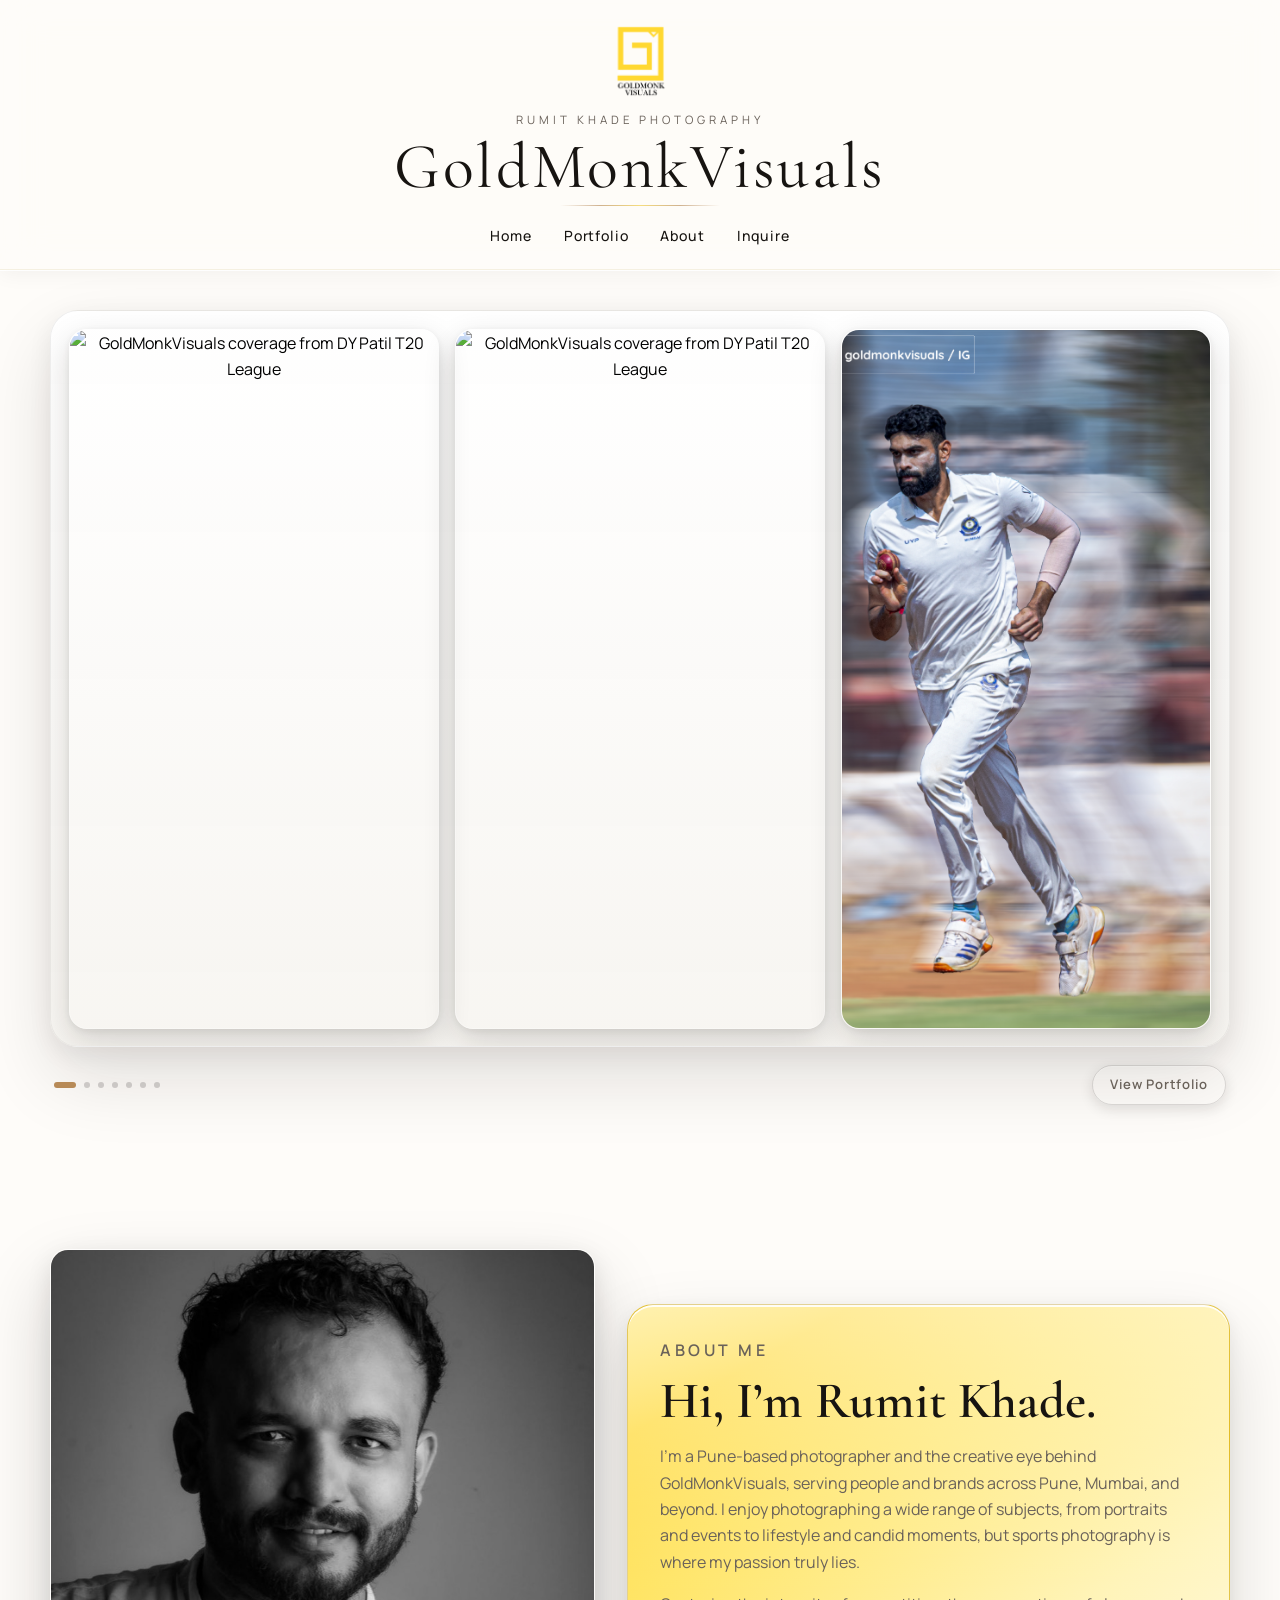
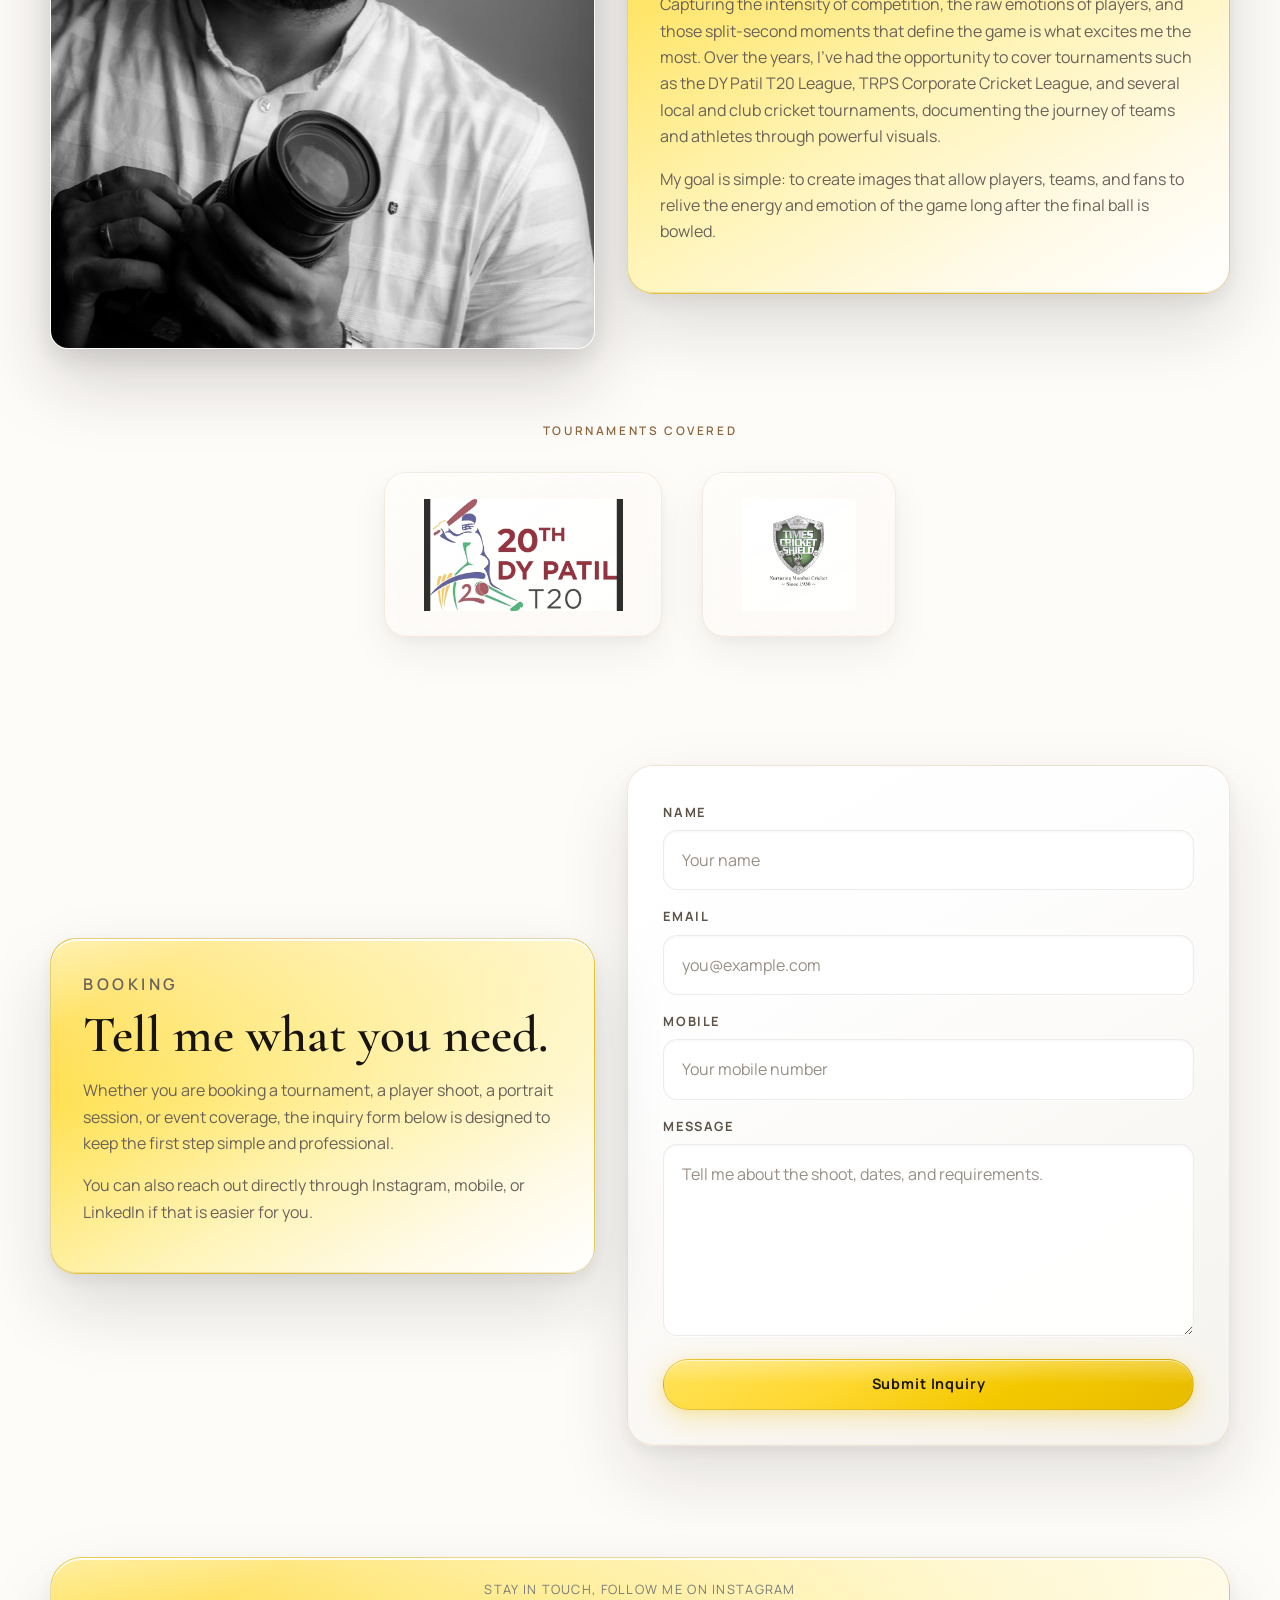
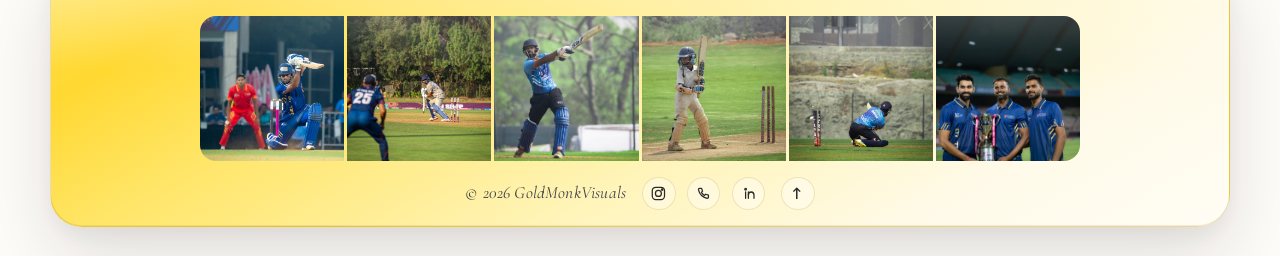
==== commit 6e8dd6f0: "Add new images to home slider, update manifest, and enhance index.html - Added new images (GOLD3028." ====
--- a/index.html
+++ b/index.html
@@ -4,7 +4,23 @@
   <meta charset="UTF-8">
   <meta name="viewport" content="width=device-width, initial-scale=1.0">
   <title>GoldMonkVisuals | Rumit Khade Photography</title>
-  <meta name="description" content="GoldMonkVisuals is the photography portfolio of Rumit Khade, featuring sports storytelling, portraits, and inquiries on a clean single-page website." data-meta-description>
+  <meta name="description" content="GoldMonkVisuals is the photography portfolio of Rumit Khade, featuring sports storytelling, portraits, and inquiries on a clean single-page website.">
+
+  <!-- Favicon -->
+  <link rel="icon" type="image/png" href="images/logo/goldmonks_logo.png">
+  <link rel="apple-touch-icon" href="images/logo/goldmonks_logo.png">
+
+  <!-- Open Graph / Social sharing — update the domain if different -->
+  <meta property="og:type" content="website">
+  <meta property="og:url" content="https://goldmonkvisuals.com">
+  <meta property="og:title" content="GoldMonkVisuals | Rumit Khade Photography">
+  <meta property="og:description" content="Sports and portrait photography by Rumit Khade — capturing cricket tournaments, players, and defining moments across Pune and Mumbai.">
+  <meta property="og:image" content="https://goldmonkvisuals.com/images/home-slider/GOLD8012.jpg">
+  <meta name="twitter:card" content="summary_large_image">
+  <meta name="twitter:title" content="GoldMonkVisuals | Rumit Khade Photography">
+  <meta name="twitter:description" content="Sports and portrait photography by Rumit Khade — capturing cricket tournaments, players, and defining moments across Pune and Mumbai.">
+  <meta name="twitter:image" content="https://goldmonkvisuals.com/images/home-slider/GOLD8012.jpg">
+
   <link rel="preconnect" href="https://fonts.googleapis.com">
   <link rel="preconnect" href="https://fonts.gstatic.com" crossorigin>
   <link href="https://fonts.googleapis.com/css2?family=Cormorant+Garamond:wght@500;600;700&family=Manrope:wght@400;500;600;700&display=swap" rel="stylesheet">
@@ -14,9 +30,9 @@
   <header class="site-header">
     <div class="container header-stack">
       <a class="brand-lockup" href="#top" aria-label="GoldMonkVisuals home">
-        <img class="brand-logo" src="images/logo/goldmonks_logo.png" alt="GoldMonkVisuals logo" width="92" height="92" data-brand-logo>
-        <span class="brand-kicker" data-brand-kicker>Rumit Khade Photography</span>
-        <span class="brand-name" data-brand-name>GoldMonkVisuals</span>
+        <img class="brand-logo" src="images/logo/goldmonks_logo.png" alt="GoldMonkVisuals logo" width="92" height="92">
+        <span class="brand-kicker">Rumit Khade Photography</span>
+        <span class="brand-name">GoldMonkVisuals</span>
         <span class="brand-divider"></span>
       </a>
       <button class="nav-toggle" type="button" aria-expanded="false" aria-controls="site-nav" aria-label="Toggle navigation">
@@ -24,10 +40,10 @@
         <span></span>
       </button>
       <nav id="site-nav" class="site-nav" aria-label="Primary">
-        <a href="#top" data-nav-home>Home</a>
-        <a href="portfolio.html" data-nav-portfolio>Portfolio</a>
-        <a href="#about" data-nav-about>About</a>
-        <a href="#inquire" data-nav-inquire>Inquire</a>
+        <a href="#top">Home</a>
+        <a href="portfolio.html">Portfolio</a>
+        <a href="#about">About</a>
+        <a href="#inquire">Inquire</a>
       </nav>
     </div>
   </header>
@@ -38,21 +54,37 @@
         <div class="image-slider" aria-label="GoldMonkVisuals photography highlights">
           <div class="slider-track" data-slider-track></div>
         </div>
+        <div class="slider-footer">
+          <div class="slider-dots" data-slider-dots aria-hidden="true"></div>
+          <a class="button button-soft slider-portfolio-cta" href="portfolio.html">View Portfolio</a>
+        </div>
       </div>
     </section>
 
     <section id="about" class="section about-preview">
       <div class="container profile-layout">
         <div class="image-card portrait-card">
-          <img src="images/Rumit.jpg.jpeg" alt="Portrait of Rumit Khade, photographer behind GoldMonkVisuals" width="1000" height="1300" sizes="(max-width: 760px) 100vw, 42vw" loading="lazy" data-about-portrait>
+          <img src="images/Rumit.jpg.jpeg" alt="Portrait of Rumit Khade, photographer behind GoldMonkVisuals" width="1000" height="1300" sizes="(max-width: 760px) 100vw, 42vw" loading="eager">
         </div>
         <div class="copy-card profile-card">
-          <p class="eyebrow" data-about-eyebrow>About Me</p>
-          <h2 data-about-heading>Hi, I’m Rumit Khade.</h2>
-          <div data-about-paragraphs>
-            <p>I’m a Pune-based photographer and the creative eye behind GoldMonkVisuals, serving people and brands across Pune, Mumbai, and beyond. I enjoy photographing a wide range of subjects, from portraits and events to lifestyle and candid moments, but sports photography is where my passion truly lies.</p>
-            <p>Capturing the intensity of competition, the raw emotions of players, and those split-second moments that define the game is what excites me the most. Over the years, I’ve had the opportunity to cover tournaments such as the DY Patil T20 League, TRPS Corporate Cricket League, and several local and club cricket tournaments, documenting the journey of teams and athletes through powerful visuals.</p>
-            <p>My goal is simple: to create images that allow players, teams, and fans to relive the energy and emotion of the game long after the final ball is bowled.</p>
+          <p class="eyebrow">About Me</p>
+          <h2>Hi, I’m Rumit Khade.</h2>
+          <p>I’m a Pune-based photographer and the creative eye behind GoldMonkVisuals, serving people and brands across Pune, Mumbai, and beyond. I enjoy photographing a wide range of subjects, from portraits and events to lifestyle and candid moments, but sports photography is where my passion truly lies.</p>
+          <p>Capturing the intensity of competition, the raw emotions of players, and those split-second moments that define the game is what excites me the most. Over the years, I’ve had the opportunity to cover tournaments such as the DY Patil T20 League, TRPS Corporate Cricket League, and several local and club cricket tournaments, documenting the journey of teams and athletes through powerful visuals.</p>
+          <p>My goal is simple: to create images that allow players, teams, and fans to relive the energy and emotion of the game long after the final ball is bowled.</p>
+        </div>
+      </div>
+    </section>
+
+    <section class="section tournaments-section">
+      <div class="container">
+        <p class="eyebrow tournaments-eyebrow">Tournaments Covered</p>
+        <div class="tournament-logos">
+          <div class="tournament-logo-card">
+            <img src="images/logo/dy-patil-t20.png" alt="20th DY Patil T20 Tournament" loading="lazy">
+          </div>
+          <div class="tournament-logo-card">
+            <img src="images/logo/times-cricket-shield.png" alt="Times Cricket Shield" loading="lazy">
           </div>
         </div>
       </div>
@@ -61,12 +93,10 @@
     <section id="inquire" class="section">
       <div class="container contact-layout">
         <div class="copy-card inquiry-copy">
-          <p class="eyebrow" data-inquiry-eyebrow>Booking</p>
-          <h2 data-inquiry-heading>Tell me what you need.</h2>
-          <div data-inquiry-paragraphs>
-            <p>Whether you are booking a tournament, a player shoot, a portrait session, or event coverage, the inquiry form below is designed to keep the first step simple and professional.</p>
-            <p>You can also reach out directly through Instagram, mobile, or LinkedIn if that is easier for you.</p>
-          </div>
+          <p class="eyebrow">Booking</p>
+          <h2>Tell me what you need.</h2>
+          <p>Whether you are booking a tournament, a player shoot, a portrait session, or event coverage, the inquiry form below is designed to keep the first step simple and professional.</p>
+          <p>You can also reach out directly through Instagram, mobile, or LinkedIn if that is easier for you.</p>
         </div>
 
         <form class="contact-form" name="inquiry" method="POST" data-netlify="true" netlify netlify-honeypot="bot-field">
@@ -97,6 +127,11 @@
 
           <button class="button submit-button" type="submit">Submit Inquiry</button>
         </form>
+        <div class="form-success" id="form-success" hidden>
+          <p class="eyebrow">Message Sent</p>
+          <h2>Thank you, I'll be in touch soon.</h2>
+          <p>Your inquiry has been received. I typically respond within 24 hours.</p>
+        </div>
       </div>
     </section>
   </main>
@@ -114,21 +149,21 @@
   <footer class="site-footer">
     <div class="container footer-panel">
       <div class="footer-top">
-        <p class="footer-follow" data-footer-follow>Stay in touch, follow me on Instagram</p>
+        <p class="footer-follow">Stay in touch, follow me on Instagram</p>
       </div>
 
       <div class="footer-gallery" data-footer-gallery></div>
 
       <div class="footer-bottom-row">
-        <p class="footer-signoff" data-footer-copyright>&copy; 2026 GoldMonkVisuals</p>
+        <p class="footer-signoff">&copy; 2026 GoldMonkVisuals</p>
         <div class="footer-socials">
-          <a class="footer-social" href="https://www.instagram.com/goldmonkvisuals/" target="_blank" rel="noreferrer" aria-label="Instagram" data-footer-instagram>
+          <a class="footer-social" href="https://www.instagram.com/goldmonkvisuals/" target="_blank" rel="noreferrer" aria-label="Instagram">
             <svg viewBox="0 0 24 24" aria-hidden="true"><rect x="3.25" y="3.25" width="17.5" height="17.5" rx="5"></rect><circle cx="12" cy="12" r="4.25"></circle><circle cx="17.4" cy="6.6" r="1"></circle></svg>
           </a>
-          <a class="footer-social" href="tel:+919209184662" aria-label="Call GoldMonkVisuals" data-footer-phone>
+          <a class="footer-social" href="tel:+919209184662" aria-label="Call GoldMonkVisuals">
             <svg viewBox="0 0 24 24" aria-hidden="true"><path d="M6.6 4.8h2.8l1.4 4-1.7 1.7a14.6 14.6 0 0 0 4.4 4.4l1.7-1.7 4 1.4v2.8a1.7 1.7 0 0 1-1.9 1.7A16.5 16.5 0 0 1 4.9 6.7 1.7 1.7 0 0 1 6.6 4.8z"></path></svg>
           </a>
-          <a class="footer-social" href="https://www.linkedin.com/in/rumit-khade-336886b6/" target="_blank" rel="noreferrer" aria-label="LinkedIn" data-footer-linkedin>
+          <a class="footer-social" href="https://www.linkedin.com/in/rumit-khade-336886b6/" target="_blank" rel="noreferrer" aria-label="LinkedIn">
             <svg viewBox="0 0 24 24" aria-hidden="true"><path d="M8 10v9"></path><path d="M8 7.2a1.2 1.2 0 1 1 0-2.4 1.2 1.2 0 0 1 0 2.4z"></path><path d="M12 10v9"></path><path d="M12 14.2c0-2.1 1.3-4.2 4-4.2 2.3 0 4 1.4 4 4.6V19"></path></svg>
           </a>
         </div>
@@ -137,6 +172,41 @@
     </div>
   </footer>
 
+  <!-- Schema.org structured data -->
+  <script type="application/ld+json">
+  {
+    "@context": "https://schema.org",
+    "@type": "LocalBusiness",
+    "name": "GoldMonkVisuals",
+    "description": "Sports and portrait photography by Rumit Khade, covering cricket tournaments and events across Pune and Mumbai.",
+    "url": "https://goldmonkvisuals.com",
+    "telephone": "+919209184662",
+    "image": "https://goldmonkvisuals.com/images/home-slider/GOLD8012.jpg",
+    "address": {
+      "@type": "PostalAddress",
+      "addressLocality": "Pune",
+      "addressRegion": "Maharashtra",
+      "addressCountry": "IN"
+    },
+    "areaServed": ["Pune", "Mumbai"],
+    "founder": {
+      "@type": "Person",
+      "name": "Rumit Khade",
+      "jobTitle": "Photographer",
+      "sameAs": [
+        "https://www.instagram.com/goldmonkvisuals/",
+        "https://www.linkedin.com/in/rumit-khade-336886b6/"
+      ]
+    },
+    "sameAs": [
+      "https://www.instagram.com/goldmonkvisuals/",
+      "https://www.linkedin.com/in/rumit-khade-336886b6/"
+    ]
+  }
+  </script>
+
+  <script src="images/home-slider/manifest.js"></script>
+  <script src="images/footer-gallery/manifest.js"></script>
   <script src="js/site.js" defer></script>
 </body>
 </html>
--- a/css/styles.css
+++ b/css/styles.css
@@ -22,10 +22,6 @@
   box-sizing: border-box;
 }
 
-[hidden] {
-  display: none !important;
-}
-
 html {
   scroll-behavior: smooth;
 }
@@ -34,8 +30,10 @@
   margin: 0;
   font-family: "Manrope", sans-serif;
   color: var(--text);
-  background: #ffffff;
+  background: #fefcf9;
   line-height: 1.65;
+  -webkit-font-smoothing: antialiased;
+  -moz-osx-font-smoothing: grayscale;
 }
 
 img {
@@ -63,9 +61,11 @@
   position: sticky;
   top: 0;
   z-index: 40;
-  background: rgba(247, 250, 251, 0.94);
-  backdrop-filter: blur(14px);
-  border-bottom: 1px solid var(--line);
+  background: rgba(254, 252, 249, 0.88);
+  backdrop-filter: blur(22px) saturate(1.5);
+  -webkit-backdrop-filter: blur(22px) saturate(1.5);
+  border-bottom: 1px solid rgba(168, 128, 18, 0.1);
+  box-shadow: 0 1px 0 rgba(255, 255, 255, 0.9), 0 4px 20px rgba(22, 18, 14, 0.05);
 }
 
 .header-stack {
@@ -107,9 +107,10 @@
 }
 
 .brand-divider {
-  width: 7rem;
-  height: 1px;
-  background: linear-gradient(90deg, transparent, var(--accent), transparent);
+  width: 10rem;
+  height: 1.5px;
+  background: linear-gradient(90deg, transparent, var(--accent), var(--brand-gold), var(--accent), transparent);
+  opacity: 0.65;
 }
 
 .site-nav {
@@ -123,7 +124,9 @@
 .site-nav > a {
   position: relative;
   color: var(--text);
-  font-size: 0.96rem;
+  font-size: 0.88rem;
+  font-weight: 500;
+  letter-spacing: 0.06em;
 }
 
 .site-nav > a::after {
@@ -255,17 +258,118 @@
 
 .portfolio-grid-item {
   margin: 0;
-  display: block;
+  display: grid;
+  place-items: center;
   width: 100%;
+  position: relative;
+  padding: 0.85rem;
   appearance: none;
   -webkit-appearance: none;
+  border: 1px solid rgba(23, 20, 17, 0.06);
+  border-radius: 24px;
+  background: linear-gradient(180deg, rgba(255, 255, 255, 0.98), rgba(247, 245, 241, 0.96));
+  box-shadow: var(--shadow-soft);
+  overflow: hidden;
+  transition: transform 220ms ease, box-shadow 220ms ease, border-color 220ms ease, background-color 220ms ease;
+}
+
+.portfolio-grid-item::before {
+  content: "";
+  position: absolute;
+  inset: 0;
+  background-image: var(--portfolio-card-image);
+  background-size: cover;
+  background-position: center;
+  transform: scale(1.14);
+  filter: blur(28px) saturate(1.05);
+  opacity: 0;
+  transition: opacity 260ms ease;
+  pointer-events: none;
+}
+
+.portfolio-grid-item::after {
+  content: "";
+  position: absolute;
+  inset: 0;
+  background: radial-gradient(circle at top, rgba(255, 255, 255, 0.26), transparent 52%);
+  opacity: 0;
+  transition: opacity 260ms ease, transform 420ms ease;
+  pointer-events: none;
+  transform: scale(0.96);
+}
+
+.portfolio-grid-item > span {
+  position: absolute;
+  inset: 0;
+  pointer-events: none;
+}
+
+.portfolio-grid-item > span::before {
+  content: "";
+  position: absolute;
+  inset: -18%;
+  background: linear-gradient(120deg, transparent 18%, rgba(255, 255, 255, 0.08) 42%, rgba(255, 255, 255, 0.42) 50%, rgba(255, 255, 255, 0.08) 58%, transparent 82%);
+  transform: translateX(-82%) skewX(-14deg);
+  opacity: 0;
+  transition: transform 640ms cubic-bezier(0.22, 0.61, 0.36, 1), opacity 260ms ease;
+}
+
+.portfolio-grid-item.is-landscape {
+  background: linear-gradient(180deg, rgba(255, 255, 255, 0.24), rgba(255, 255, 255, 0.1));
+  border-color: rgba(255, 255, 255, 0.34);
+}
+
+.portfolio-grid-item.is-landscape::before {
+  opacity: 1;
 }
 
 .portfolio-grid-item img {
   width: 100%;
-  aspect-ratio: 1 / 1.05;
+  height: min(38rem, 72vh);
+  aspect-ratio: auto;
   object-fit: cover;
-  border-radius: 22px;
+  object-position: center;
+  border-radius: 18px;
+  background: rgba(255, 255, 255, 0.92);
+  transform-origin: center center;
+  transition: transform 420ms cubic-bezier(0.2, 0.8, 0.2, 1), filter 320ms ease;
+  position: relative;
+  z-index: 1;
+}
+
+.portfolio-grid-item.is-portrait img {
+  object-fit: cover;
+  background: transparent;
+}
+
+.portfolio-grid-item.is-landscape img {
+  object-fit: contain;
+  background: rgba(255, 255, 255, 0.35);
+}
+
+.portfolio-grid-item:hover {
+  transform: translateY(-8px);
+  box-shadow: 0 28px 52px rgba(22, 18, 14, 0.14);
+  border-color: rgba(183, 138, 87, 0.22);
+}
+
+.portfolio-grid-item:hover::after {
+  opacity: 1;
+  transform: scale(1);
+}
+
+.portfolio-grid-item:hover::before {
+  opacity: 1;
+}
+
+.portfolio-grid-item:hover img {
+  transform: scale(1.1);
+  filter: saturate(1.1) contrast(1.03);
+}
+
+.portfolio-grid-item:hover > span::before {
+  transform: translateX(82%) skewX(-14deg);
+  opacity: 1;
 }
 
 .page-hero-content {
@@ -276,8 +380,9 @@
   margin: 0 0 0.75rem;
   color: var(--accent-deep);
   text-transform: uppercase;
-  letter-spacing: 0.18em;
-  font-size: 0.78rem;
+  letter-spacing: 0.22em;
+  font-size: 0.74rem;
+  font-weight: 600;
 }
 
 h1,
@@ -346,7 +451,10 @@
   background: var(--accent);
   color: #fff;
   font-weight: 600;
-  transition: transform 180ms ease, background-color 180ms ease, border-color 180ms ease;
+  font-size: 0.9rem;
+  letter-spacing: 0.04em;
+  box-shadow: 0 4px 14px rgba(22, 18, 14, 0.12), inset 0 1px 0 rgba(255, 255, 255, 0.15);
+  transition: transform 200ms ease, background-color 200ms ease, box-shadow 200ms ease;
 }
 
 .button-soft {
@@ -363,16 +471,19 @@
 .image-slider {
   overflow: hidden;
   border-radius: calc(var(--radius) + 2px);
-  box-shadow: var(--shadow);
-  border: 1px solid rgba(23, 20, 17, 0.05);
-  background: var(--surface);
+  box-shadow:
+    0 32px 72px rgba(22, 18, 14, 0.12),
+    0 8px 24px rgba(22, 18, 14, 0.07),
+    inset 0 2px 0 rgba(255, 255, 255, 0.85);
+  border: 1px solid rgba(23, 20, 17, 0.07);
+  background: linear-gradient(180deg, rgba(255, 255, 255, 1), rgba(247, 245, 241, 0.98));
 }
 
 .slider-track {
   display: flex;
   gap: 1rem;
-  padding: 1rem;
-  transition: transform 900ms ease;
+  padding: 1.1rem;
+  transition: transform 1000ms cubic-bezier(0.76, 0, 0.24, 1);
   will-change: transform;
 }
 
@@ -391,6 +502,19 @@
   object-fit: cover;
   object-position: center 28%;
   border-radius: 18px;
+  box-shadow:
+    0 12px 32px rgba(22, 18, 14, 0.16),
+    0 2px 8px rgba(22, 18, 14, 0.08);
+  border: 1px solid rgba(255, 255, 255, 0.32);
+  transition: transform 420ms cubic-bezier(0.2, 0.8, 0.2, 1), filter 320ms ease, box-shadow 320ms ease;
+}
+
+.slide-card:hover img {
+  transform: scale(1.025);
+  filter: saturate(1.1) contrast(1.03);
+  box-shadow:
+    0 20px 48px rgba(22, 18, 14, 0.2),
+    0 4px 12px rgba(22, 18, 14, 0.1);
 }
 
 .profile-layout,
@@ -425,17 +549,90 @@
 }
 
 .portrait-card img {
+  box-shadow:
+    0 32px 72px rgba(22, 18, 14, 0.18),
+    0 8px 24px rgba(22, 18, 14, 0.1);
+  border: 1px solid rgba(255, 255, 255, 0.5);
+}
+
+.portrait-card img {
   aspect-ratio: 4 / 5;
 }
 
 .profile-card {
-  background: linear-gradient(180deg, rgba(255, 216, 49, 1), rgba(255, 249, 228, 0.98));
-  border-color: var(--brand-gold-line);
+  background: linear-gradient(
+    150deg,
+    #ffe259 0%,
+    #ffd831 14%,
+    #ffe566 32%,
+    #fff4b8 60%,
+    #fffae8 82%,
+    #ffffff 100%
+  );
+  border-color: rgba(168, 128, 18, 0.32);
+  box-shadow:
+    0 32px 72px rgba(22, 18, 14, 0.14),
+    0 6px 18px rgba(22, 18, 14, 0.07),
+    inset 0 2px 0 rgba(255, 255, 255, 0.9),
+    inset 0 -1px 0 rgba(168, 128, 18, 0.18);
+  position: relative;
+  overflow: hidden;
+}
+
+.profile-card::before {
+  content: "";
+  position: absolute;
+  top: 0;
+  left: 0;
+  right: 0;
+  height: 50%;
+  background: linear-gradient(180deg, rgba(255, 255, 255, 0.52) 0%, rgba(255, 255, 255, 0) 100%);
+  border-radius: var(--radius) var(--radius) 0 0;
+  pointer-events: none;
+  z-index: 0;
+}
+
+.profile-card > * {
+  position: relative;
+  z-index: 1;
 }
 
 .inquiry-copy {
-  background: linear-gradient(180deg, rgba(255, 216, 49, 1), rgba(255, 249, 228, 0.98));
-  border-color: var(--brand-gold-line);
+  background: linear-gradient(
+    150deg,
+    #ffe259 0%,
+    #ffd831 14%,
+    #ffe566 32%,
+    #fff4b8 60%,
+    #fffae8 82%,
+    #ffffff 100%
+  );
+  border-color: rgba(168, 128, 18, 0.32);
+  box-shadow:
+    0 32px 72px rgba(22, 18, 14, 0.14),
+    0 6px 18px rgba(22, 18, 14, 0.07),
+    inset 0 2px 0 rgba(255, 255, 255, 0.9),
+    inset 0 -1px 0 rgba(168, 128, 18, 0.18);
+  position: relative;
+  overflow: hidden;
+}
+
+.inquiry-copy::before {
+  content: "";
+  position: absolute;
+  top: 0;
+  left: 0;
+  right: 0;
+  height: 50%;
+  background: linear-gradient(180deg, rgba(255, 255, 255, 0.52) 0%, rgba(255, 255, 255, 0) 100%);
+  border-radius: var(--radius) var(--radius) 0 0;
+  pointer-events: none;
+  z-index: 0;
+}
+
+.inquiry-copy > * {
+  position: relative;
+  z-index: 1;
 }
 
 .detail-grid {
@@ -468,8 +665,19 @@
   display: grid;
   gap: 1rem;
   padding: 2.2rem;
-  background: linear-gradient(180deg, rgba(255, 255, 255, 0.99), rgba(249, 247, 243, 0.98));
-  border-color: rgba(183, 138, 87, 0.12);
+  background: linear-gradient(
+    150deg,
+    #ffffff 0%,
+    #fefefe 30%,
+    #faf8f5 65%,
+    #f5f3ef 100%
+  );
+  border-color: rgba(183, 138, 87, 0.2);
+  box-shadow:
+    0 32px 72px rgba(22, 18, 14, 0.12),
+    0 6px 18px rgba(22, 18, 14, 0.06),
+    inset 0 2px 0 rgba(255, 255, 255, 1),
+    inset 0 -1px 0 rgba(183, 138, 87, 0.08);
 }
 
 .form-field {
@@ -492,13 +700,15 @@
 .contact-form input,
 .contact-form textarea {
   width: 100%;
-  padding: 1rem 1.05rem;
-  border-radius: 18px;
-  border: 1px solid rgba(23, 20, 17, 0.09);
-  background: #ffffff;
+  padding: 1rem 1.1rem;
+  border-radius: 14px;
+  border: 1.5px solid rgba(23, 20, 17, 0.08);
+  background: rgba(255, 255, 255, 0.92);
   color: var(--text);
-  box-shadow: inset 0 1px 0 rgba(255, 255, 255, 0.7);
-  transition: border-color 180ms ease, box-shadow 180ms ease, transform 180ms ease;
+  box-shadow:
+    inset 0 1px 3px rgba(22, 18, 14, 0.04),
+    0 1px 0 rgba(255, 255, 255, 0.9);
+  transition: border-color 200ms ease, box-shadow 200ms ease, background 200ms ease;
 }
 
 .contact-form input::placeholder,
@@ -509,8 +719,11 @@
 .contact-form input:focus,
 .contact-form textarea:focus {
   outline: none;
-  border-color: rgba(183, 138, 87, 0.45);
-  box-shadow: 0 0 0 4px rgba(183, 138, 87, 0.12);
+  border-color: rgba(183, 138, 87, 0.5);
+  background: #ffffff;
+  box-shadow:
+    0 0 0 4px rgba(183, 138, 87, 0.1),
+    inset 0 1px 3px rgba(22, 18, 14, 0.02);
 }
 
 .contact-form textarea {
@@ -521,14 +734,39 @@
 .submit-button {
   width: 100%;
   margin-top: 0.4rem;
-  background: linear-gradient(135deg, #ffd831, #f1cb3c);
-  border-color: rgba(168, 128, 18, 0.22);
-  color: #2a2316;
-  box-shadow: 0 16px 30px rgba(241, 203, 60, 0.28);
+  background: linear-gradient(150deg, #ffe259 0%, #ffd831 35%, #f4c800 65%, #e8bc00 100%);
+  border-color: rgba(168, 128, 18, 0.3);
+  color: #1a1500;
+  font-weight: 700;
+  letter-spacing: 0.06em;
+  position: relative;
+  overflow: hidden;
+  box-shadow:
+    0 8px 28px rgba(241, 203, 60, 0.4),
+    0 2px 8px rgba(241, 203, 60, 0.2),
+    inset 0 1px 0 rgba(255, 255, 255, 0.55);
+  transition: transform 200ms ease, box-shadow 200ms ease, background 200ms ease;
+}
+
+.submit-button::before {
+  content: "";
+  position: absolute;
+  top: 0;
+  left: 0;
+  right: 0;
+  height: 50%;
+  background: linear-gradient(180deg, rgba(255, 255, 255, 0.3), transparent);
+  border-radius: inherit;
+  pointer-events: none;
 }
 
 .submit-button:hover {
-  background: linear-gradient(135deg, #ffde49, #f4d13f);
+  background: linear-gradient(150deg, #ffe566 0%, #ffd831 35%, #f7cc00 65%, #ebbb00 100%);
+  transform: translateY(-2px);
+  box-shadow:
+    0 14px 36px rgba(241, 203, 60, 0.52),
+    0 4px 12px rgba(241, 203, 60, 0.28),
+    inset 0 1px 0 rgba(255, 255, 255, 0.55);
 }
 
 .lightbox {
@@ -539,10 +777,12 @@
   align-items: center;
   gap: 1rem;
   padding: 1.5rem;
-  background: rgba(14, 11, 8, 0.92);
+  background: rgba(10, 8, 5, 0.94);
+  backdrop-filter: blur(24px) saturate(0.7);
+  -webkit-backdrop-filter: blur(24px) saturate(0.7);
   opacity: 0;
   pointer-events: none;
-  transition: opacity 180ms ease;
+  transition: opacity 240ms ease;
   z-index: 60;
 }
 
@@ -571,13 +811,22 @@
 
 .lightbox-close,
 .lightbox-nav {
-  border: 0;
-  background: rgba(255, 255, 255, 0.12);
+  border: 1px solid rgba(255, 255, 255, 0.14);
+  background: rgba(255, 255, 255, 0.08);
+  backdrop-filter: blur(8px);
   color: #fff;
   border-radius: 999px;
   width: 3rem;
   height: 3rem;
   cursor: pointer;
+  transition: background 200ms ease, transform 200ms ease, border-color 200ms ease;
+}
+
+.lightbox-close:hover,
+.lightbox-nav:hover {
+  background: rgba(255, 255, 255, 0.18);
+  border-color: rgba(255, 255, 255, 0.26);
+  transform: scale(1.08);
 }
 
 .lightbox-close {
@@ -593,9 +842,35 @@
 .footer-panel {
   padding: 1.35rem 1.35rem 1rem;
   border-radius: 32px;
-  background: linear-gradient(180deg, rgba(255, 216, 49, 0.96), rgba(255, 244, 186, 0.98));
-  border: 1px solid rgba(168, 128, 18, 0.2);
-  box-shadow: var(--shadow);
+  background: linear-gradient(
+    150deg,
+    #ffe259 0%,
+    #ffd831 15%,
+    #ffe566 30%,
+    #fff4b8 58%,
+    #fffae8 80%,
+    #fffdf5 100%
+  );
+  border: 1px solid rgba(168, 128, 18, 0.26);
+  box-shadow:
+    0 32px 72px rgba(22, 18, 14, 0.12),
+    0 8px 24px rgba(22, 18, 14, 0.06),
+    inset 0 2px 0 rgba(255, 255, 255, 0.9),
+    inset 0 -1px 0 rgba(168, 128, 18, 0.14);
+  position: relative;
+  overflow: hidden;
+}
+
+.footer-panel::before {
+  content: "";
+  position: absolute;
+  top: 0;
+  left: 0;
+  right: 0;
+  height: 42%;
+  background: linear-gradient(180deg, rgba(255, 255, 255, 0.42) 0%, transparent 100%);
+  border-radius: 32px 32px 0 0;
+  pointer-events: none;
 }
 
 .footer-top {
@@ -618,12 +893,13 @@
   display: grid;
   grid-template-columns: repeat(6, minmax(0, 1fr));
   align-items: stretch;
-  gap: 0;
+  gap: 3px;
   overflow: hidden;
   margin-bottom: 1rem;
   max-width: 880px;
   margin-left: auto;
   margin-right: auto;
+  border-radius: 16px;
 }
 
 .footer-gallery img {
@@ -631,6 +907,14 @@
   height: 100%;
   aspect-ratio: 1 / 1;
   object-fit: cover;
+  transition: transform 380ms cubic-bezier(0.2, 0.8, 0.2, 1), filter 280ms ease;
+}
+
+.footer-gallery img:hover {
+  transform: scale(1.07);
+  filter: saturate(1.12) contrast(1.04);
+  z-index: 1;
+  position: relative;
 }
 
 @media (min-width: 761px) and (max-width: 1440px) {
@@ -644,6 +928,14 @@
   .portrait-card img,
   .gallery-item img {
     aspect-ratio: auto;
+  }
+
+  .portfolio-grid-item img {
+    height: min(700px, 72vh);
+  }
+
+  .portfolio-grid-item.is-landscape img {
+    object-fit: contain;
   }
 }
 
@@ -677,17 +969,21 @@
   display: inline-flex;
   align-items: center;
   justify-content: center;
-  width: 1.9rem;
-  height: 1.9rem;
-  color: #2f2f2f;
+  width: 2.1rem;
+  height: 2.1rem;
+  color: #2a2a2a;
   font-size: 0.66rem;
   font-weight: 700;
   letter-spacing: 0.08em;
+  border-radius: 50%;
+  background: rgba(255, 255, 255, 0.38);
+  border: 1px solid rgba(168, 128, 18, 0.2);
+  transition: background 200ms ease, border-color 200ms ease, transform 200ms ease, color 200ms ease;
 }
 
 .footer-social svg {
-  width: 1rem;
-  height: 1rem;
+  width: 1.05rem;
+  height: 1.05rem;
   fill: none;
   stroke: currentColor;
   stroke-width: 1.8;
@@ -697,17 +993,166 @@
 
 .footer-backtotop {
   font-size: 1rem;
+  border-radius: 50%;
 }
 
 .footer-social:hover,
 .footer-backtotop:hover {
-  color: #1e1e1e;
+  color: #111111;
+  background: rgba(255, 255, 255, 0.72);
+  border-color: rgba(168, 128, 18, 0.4);
+  transform: translateY(-2px);
+}
+
+.slider-footer {
+  display: flex;
+  align-items: center;
+  justify-content: space-between;
+  margin-top: 1.1rem;
+  padding: 0 0.25rem;
+}
+
+.slider-dots {
+  display: flex;
+  align-items: center;
+  gap: 0.5rem;
+}
+
+.slider-dot {
+  width: 6px;
+  height: 6px;
+  border-radius: 999px;
+  background: rgba(22, 18, 14, 0.18);
+  border: none;
+  padding: 0;
+  cursor: pointer;
+  transition: background 260ms ease, width 260ms cubic-bezier(0.22, 0.61, 0.36, 1), opacity 260ms ease;
+}
+
+.slider-dot.is-active {
+  width: 22px;
+  background: var(--accent);
+}
+
+.slider-portfolio-cta {
+  font-size: 0.82rem;
+  min-height: 2.4rem;
+  padding: 0.5rem 1.1rem;
+  letter-spacing: 0.06em;
+  border-color: rgba(22, 18, 14, 0.14);
+  color: var(--muted);
+  transition: transform 200ms ease, border-color 200ms ease, color 200ms ease;
+}
+
+.slider-portfolio-cta:hover {
+  border-color: var(--accent);
+  color: var(--accent-deep);
+  transform: translateY(-2px);
+}
+
+.form-success[hidden] {
+  display: none;
+}
+
+.form-success {
+  background: linear-gradient(
+    150deg,
+    #ffe259 0%,
+    #ffd831 14%,
+    #ffe566 32%,
+    #fff4b8 60%,
+    #fffae8 82%,
+    #ffffff 100%
+  );
+  border: 1px solid rgba(168, 128, 18, 0.32);
+  border-radius: var(--radius);
+  padding: 2.5rem 2rem;
+  box-shadow:
+    0 32px 72px rgba(22, 18, 14, 0.14),
+    0 6px 18px rgba(22, 18, 14, 0.07),
+    inset 0 2px 0 rgba(255, 255, 255, 0.9);
+  display: flex;
+  flex-direction: column;
+  justify-content: center;
+  align-items: flex-start;
+  gap: 0.6rem;
+  animation: successFadeIn 500ms cubic-bezier(0.22, 0.61, 0.36, 1) both;
+}
+
+.form-success p:last-child {
+  color: var(--muted);
+  margin: 0;
+  font-size: 0.96rem;
+}
+
+@keyframes successFadeIn {
+  from { opacity: 0; transform: translateY(14px); }
+  to   { opacity: 1; transform: translateY(0); }
+}
+
+.tournaments-section {
+  padding-top: 0;
+  padding-bottom: 3.5rem;
+}
+
+.tournaments-eyebrow {
+  text-align: center;
+  margin-bottom: 2rem;
+}
+
+.tournament-logos {
+  display: flex;
+  align-items: center;
+  justify-content: center;
+  gap: 2.5rem;
+  flex-wrap: wrap;
+}
+
+.tournament-logo-card {
+  display: flex;
+  align-items: center;
+  justify-content: center;
+  padding: 1.6rem 2.4rem;
+  border-radius: 22px;
+  background: linear-gradient(150deg, rgba(255, 255, 255, 0.28) 0%, rgba(250, 248, 245, 0.22) 60%, rgba(243, 241, 237, 0.18) 100%);
+  border: 1px solid rgba(183, 138, 87, 0.14);
+  backdrop-filter: blur(8px);
+  box-shadow:
+    0 16px 40px rgba(22, 18, 14, 0.06),
+    0 4px 12px rgba(22, 18, 14, 0.04),
+    inset 0 2px 0 rgba(255, 255, 255, 0.8),
+    inset 0 -1px 0 rgba(183, 138, 87, 0.05);
+  transition: transform 240ms ease, box-shadow 240ms ease;
+}
+
+.tournament-logo-card:hover {
+  transform: translateY(-4px);
+  box-shadow:
+    0 24px 52px rgba(22, 18, 14, 0.12),
+    0 6px 16px rgba(22, 18, 14, 0.07),
+    inset 0 2px 0 rgba(255, 255, 255, 1),
+    inset 0 -1px 0 rgba(183, 138, 87, 0.08);
+}
+
+.tournament-logo-card img {
+  height: 7rem;
+  width: auto;
+  max-width: 16rem;
+  object-fit: contain;
+  filter: grayscale(18%) contrast(1.04);
+  opacity: 0.82;
+  transition: filter 240ms ease, opacity 240ms ease;
+}
+
+.tournament-logo-card:hover img {
+  filter: grayscale(0%) contrast(1.06);
+  opacity: 1;
 }
 
 .fade-in {
   opacity: 0;
-  transform: translateY(24px);
-  transition: opacity 500ms ease, transform 500ms ease;
+  transform: translateY(20px);
+  transition: opacity 700ms cubic-bezier(0.22, 0.61, 0.36, 1), transform 700ms cubic-bezier(0.22, 0.61, 0.36, 1);
 }
 
 .fade-in.is-visible {
@@ -717,183 +1162,6 @@
 
 body.lightbox-open {
   overflow: hidden;
-}
-
-.admin-body {
-  min-height: 100vh;
-  background:
-    linear-gradient(180deg, rgba(255, 216, 49, 0.12), rgba(255, 255, 255, 0.9) 24%),
-    #f8f7f3;
-}
-
-.admin-shell {
-  width: min(1240px, calc(100vw - 2rem));
-  margin: 0 auto;
-  padding: 2rem 0 4rem;
-}
-
-.admin-login,
-.admin-app {
-  display: grid;
-  gap: 1.5rem;
-}
-
-.admin-auth-card,
-.admin-card {
-  background: rgba(255, 255, 255, 0.96);
-  border: 1px solid rgba(23, 20, 17, 0.06);
-  border-radius: 30px;
-  box-shadow: var(--shadow);
-}
-
-.admin-auth-card {
-  width: min(34rem, 100%);
-  margin: 6vh auto 0;
-  padding: 2.25rem;
-}
-
-.admin-auth-form,
-.admin-fields,
-.admin-media-panel {
-  display: grid;
-  gap: 1rem;
-}
-
-.admin-subtle {
-  margin: 0;
-  color: var(--muted);
-  font-size: 0.95rem;
-}
-
-.admin-message {
-  min-height: 1.5rem;
-  margin: 0;
-  color: #8b2626;
-}
-
-.admin-topbar {
-  display: flex;
-  align-items: end;
-  justify-content: space-between;
-  gap: 1.25rem;
-}
-
-.admin-topbar-actions {
-  display: flex;
-  flex-wrap: wrap;
-  justify-content: flex-end;
-  gap: 0.75rem;
-}
-
-.admin-status {
-  margin: 0;
-  padding: 0.95rem 1.1rem;
-  border-radius: 18px;
-  background: rgba(255, 255, 255, 0.9);
-  border: 1px solid rgba(23, 20, 17, 0.06);
-  color: var(--muted);
-}
-
-.admin-status[data-tone="success"] {
-  color: #1d5b2a;
-  border-color: rgba(29, 91, 42, 0.18);
-}
-
-.admin-status[data-tone="warning"] {
-  color: #845d09;
-  border-color: rgba(132, 93, 9, 0.2);
-}
-
-.admin-status[data-tone="error"] {
-  color: #8b2626;
-  border-color: rgba(139, 38, 38, 0.18);
-}
-
-.admin-grid {
-  display: grid;
-  grid-template-columns: repeat(2, minmax(0, 1fr));
-  gap: 1.5rem;
-}
-
-.admin-card {
-  padding: 1.7rem;
-}
-
-.admin-card-wide {
-  grid-column: 1 / -1;
-}
-
-.admin-compact-grid {
-  grid-template-columns: repeat(2, minmax(0, 1fr));
-}
-
-.admin-card .form-field > span,
-.admin-auth-form .form-field > span {
-  display: inline-block;
-  margin-bottom: 0.4rem;
-  font-size: 0.8rem;
-  font-weight: 700;
-  letter-spacing: 0.12em;
-  text-transform: uppercase;
-  color: #5d5348;
-}
-
-.admin-card input,
-.admin-card textarea,
-.admin-auth-form input {
-  width: 100%;
-  padding: 0.95rem 1rem;
-  border-radius: 18px;
-  border: 1px solid rgba(23, 20, 17, 0.09);
-  background: #ffffff;
-  color: var(--text);
-}
-
-.admin-card textarea {
-  resize: vertical;
-}
-
-.admin-submit,
-.admin-save {
-  width: auto;
-}
-
-.admin-media-list {
-  display: grid;
-  gap: 1rem;
-}
-
-.admin-media-item {
-  display: grid;
-  grid-template-columns: 10rem minmax(0, 1fr);
-  gap: 1rem;
-  padding: 1rem;
-  border-radius: 24px;
-  background: rgba(250, 248, 239, 0.78);
-  border: 1px solid rgba(168, 128, 18, 0.12);
-}
-
-.admin-media-item img {
-  width: 100%;
-  aspect-ratio: 1 / 1;
-  object-fit: cover;
-  border-radius: 18px;
-}
-
-.admin-media-copy {
-  display: grid;
-  gap: 0.8rem;
-  align-content: start;
-}
-
-.admin-media-path {
-  overflow-wrap: anywhere;
-}
-
-.admin-inline-actions {
-  display: flex;
-  flex-wrap: wrap;
-  gap: 0.6rem;
 }
 
 @media (max-width: 1100px) {
@@ -909,14 +1177,6 @@
 
   .portfolio-grid {
     grid-template-columns: repeat(2, minmax(0, 1fr));
-  }
-
-  .admin-grid {
-    grid-template-columns: 1fr;
-  }
-
-  .admin-compact-grid {
-    grid-template-columns: 1fr;
   }
 }
 
@@ -1019,8 +1279,13 @@
     width: calc(100% - 1.4rem);
     margin: -8rem 0 0 auto;
     z-index: 1;
-    background: linear-gradient(180deg, rgba(255, 216, 49, 1), rgba(255, 249, 228, 0.72));
-    backdrop-filter: blur(8px);
+    background: linear-gradient(150deg, #ffe259 0%, #ffd831 14%, #fff4b8 55%, rgba(255, 249, 228, 0.85) 100%);
+    backdrop-filter: blur(12px);
+    box-shadow:
+      0 24px 56px rgba(22, 18, 14, 0.18),
+      0 4px 14px rgba(22, 18, 14, 0.1),
+      inset 0 2px 0 rgba(255, 255, 255, 0.9),
+      inset 0 -1px 0 rgba(168, 128, 18, 0.16);
   }
 
   .portfolio-hero-card {
@@ -1042,10 +1307,28 @@
   .portfolio-grid-item img {
     display: block;
     width: 100%;
-    aspect-ratio: 4 / 5;
-    height: 24rem;
+    aspect-ratio: auto;
+    height: min(24rem, 62vh);
     object-fit: cover;
-    object-position: center 22%;
+    object-position: center;
+  }
+
+  .portfolio-grid-item.is-landscape img {
+    object-fit: contain;
+  }
+
+  .tournament-logos {
+    gap: 1.25rem;
+  }
+
+  .tournament-logo-card {
+    padding: 1.2rem 1.6rem;
+    width: 100%;
+    max-width: 20rem;
+  }
+
+  .tournament-logo-card img {
+    height: 5.5rem;
   }
 
   .masonry-grid {
@@ -1074,21 +1357,4 @@
     flex-direction: column;
     gap: 0.75rem;
   }
-
-  .admin-shell {
-    padding-top: 1.4rem;
-  }
-
-  .admin-topbar {
-    align-items: flex-start;
-    flex-direction: column;
-  }
-
-  .admin-topbar-actions {
-    justify-content: flex-start;
-  }
-
-  .admin-media-item {
-    grid-template-columns: 1fr;
-  }
-}
+}
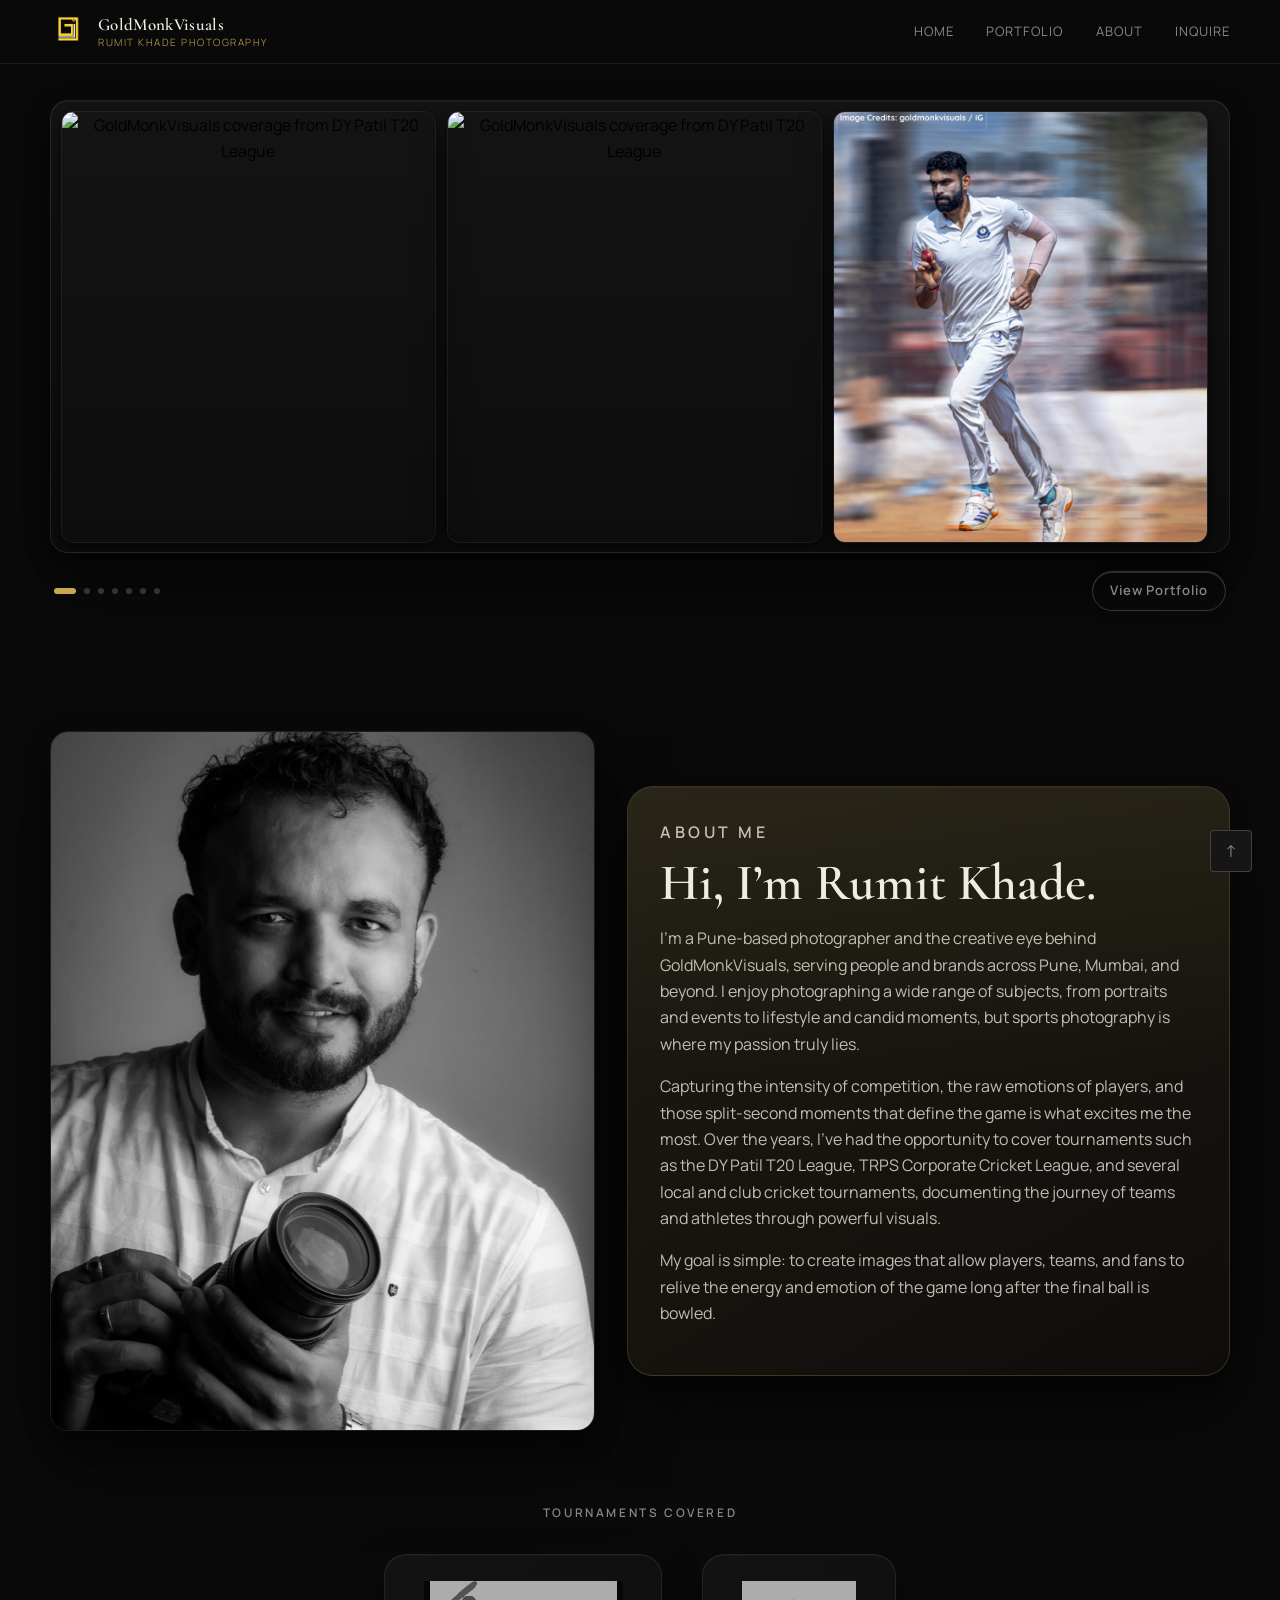
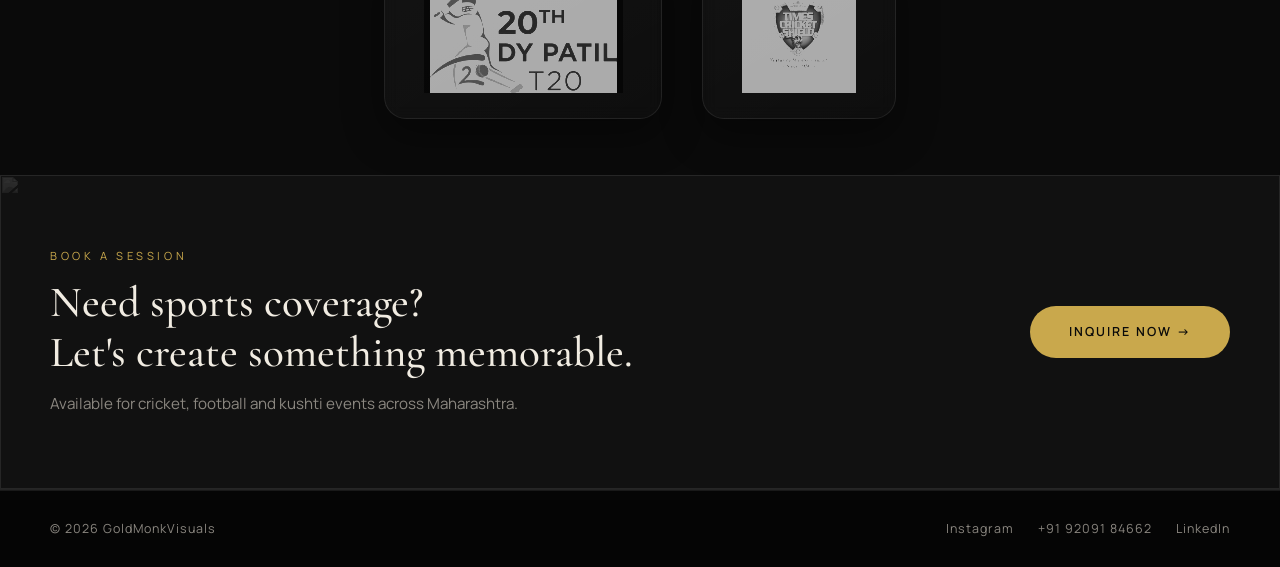
==== commit 592f657d: "Enhanced UI" ====
--- a/index.html
+++ b/index.html
@@ -26,14 +26,15 @@
   <link href="https://fonts.googleapis.com/css2?family=Cormorant+Garamond:wght@500;600;700&family=Manrope:wght@400;500;600;700&display=swap" rel="stylesheet">
   <link rel="stylesheet" href="css/styles.css">
 </head>
-<body id="top">
+<body id="top" class="theme-dark">
   <header class="site-header">
     <div class="container header-stack">
       <a class="brand-lockup" href="#top" aria-label="GoldMonkVisuals home">
-        <img class="brand-logo" src="images/logo/goldmonks_logo.png" alt="GoldMonkVisuals logo" width="92" height="92">
-        <span class="brand-kicker">Rumit Khade Photography</span>
-        <span class="brand-name">GoldMonkVisuals</span>
-        <span class="brand-divider"></span>
+        <img class="brand-logo" src="images/logo/goldmonks_logo.png" alt="GoldMonkVisuals logo" width="44" height="44">
+        <span class="brand-text">
+          <span class="brand-name">GoldMonkVisuals</span>
+          <span class="brand-kicker">Rumit Khade Photography</span>
+        </span>
       </a>
       <button class="nav-toggle" type="button" aria-expanded="false" aria-controls="site-nav" aria-label="Toggle navigation">
         <span></span>
@@ -43,7 +44,7 @@
         <a href="#top">Home</a>
         <a href="portfolio.html">Portfolio</a>
         <a href="#about">About</a>
-        <a href="#inquire">Inquire</a>
+        <a href="#inquire-modal" data-open-inquire>Inquire</a>
       </nav>
     </div>
   </header>
@@ -90,47 +91,16 @@
       </div>
     </section>
 
-    <section id="inquire" class="section">
-      <div class="container contact-layout">
-        <div class="copy-card inquiry-copy">
-          <p class="eyebrow">Booking</p>
-          <h2>Tell me what you need.</h2>
-          <p>Whether you are booking a tournament, a player shoot, a portrait session, or event coverage, the inquiry form below is designed to keep the first step simple and professional.</p>
-          <p>You can also reach out directly through Instagram, mobile, or LinkedIn if that is easier for you.</p>
-        </div>
-
-        <form class="contact-form" name="inquiry" method="POST" data-netlify="true" netlify netlify-honeypot="bot-field">
-          <input type="hidden" name="form-name" value="inquiry">
-          <p class="form-honeypot">
-            <label>Don’t fill this out if you're human: <input name="bot-field"></label>
-          </p>
-
-          <div class="form-field">
-            <label for="name">Name</label>
-            <input id="name" name="name" type="text" placeholder="Your name" required>
-          </div>
-
-          <div class="form-field">
-            <label for="email">Email</label>
-            <input id="email" name="email" type="email" placeholder="you@example.com" required>
-          </div>
-
-          <div class="form-field">
-            <label for="phone">Mobile</label>
-            <input id="phone" name="phone" type="tel" placeholder="Your mobile number">
-          </div>
-
-          <div class="form-field">
-            <label for="message">Message</label>
-            <textarea id="message" name="message" rows="6" placeholder="Tell me about the shoot, dates, and requirements." required></textarea>
-          </div>
-
-          <button class="button submit-button" type="submit">Submit Inquiry</button>
-        </form>
-        <div class="form-success" id="form-success" hidden>
-          <p class="eyebrow">Message Sent</p>
-          <h2>Thank you, I'll be in touch soon.</h2>
-          <p>Your inquiry has been received. I typically respond within 24 hours.</p>
+    <section class="portfolio-v2-cta" id="inquire">
+      <img class="portfolio-v2-cta__bg" src="https://res.cloudinary.com/dtjbyme7m/image/upload/f_auto,q_auto,w_1600/GOLD0062_y5tamb" alt="" aria-hidden="true" loading="lazy">
+      <div class="container portfolio-v2-cta__inner">
+        <div class="portfolio-v2-cta__copy">
+          <p class="portfolio-v2-cta__eyebrow">Book a Session</p>
+          <h2 class="portfolio-v2-cta__title">Need sports coverage?<br>Let's create something memorable.</h2>
+          <p class="portfolio-v2-cta__text">Available for cricket, football and kushti events across Maharashtra.</p>
+        </div>
+        <div class="portfolio-v2-cta__actions">
+          <a href="#inquire-modal" class="portfolio-v2-cta__primary" data-open-inquire>Inquire Now →</a>
         </div>
       </div>
     </section>
@@ -146,31 +116,61 @@
     <button class="lightbox-nav lightbox-next" type="button" aria-label="View next image">&#10095;</button>
   </div>
 
-  <footer class="site-footer">
-    <div class="container footer-panel">
-      <div class="footer-top">
-        <p class="footer-follow">Stay in touch, follow me on Instagram</p>
-      </div>
-
-      <div class="footer-gallery" data-footer-gallery></div>
-
-      <div class="footer-bottom-row">
-        <p class="footer-signoff">&copy; 2026 GoldMonkVisuals</p>
-        <div class="footer-socials">
-          <a class="footer-social" href="https://www.instagram.com/goldmonkvisuals/" target="_blank" rel="noreferrer" aria-label="Instagram">
-            <svg viewBox="0 0 24 24" aria-hidden="true"><rect x="3.25" y="3.25" width="17.5" height="17.5" rx="5"></rect><circle cx="12" cy="12" r="4.25"></circle><circle cx="17.4" cy="6.6" r="1"></circle></svg>
-          </a>
-          <a class="footer-social" href="tel:+919209184662" aria-label="Call GoldMonkVisuals">
-            <svg viewBox="0 0 24 24" aria-hidden="true"><path d="M6.6 4.8h2.8l1.4 4-1.7 1.7a14.6 14.6 0 0 0 4.4 4.4l1.7-1.7 4 1.4v2.8a1.7 1.7 0 0 1-1.9 1.7A16.5 16.5 0 0 1 4.9 6.7 1.7 1.7 0 0 1 6.6 4.8z"></path></svg>
-          </a>
-          <a class="footer-social" href="https://www.linkedin.com/in/rumit-khade-336886b6/" target="_blank" rel="noreferrer" aria-label="LinkedIn">
-            <svg viewBox="0 0 24 24" aria-hidden="true"><path d="M8 10v9"></path><path d="M8 7.2a1.2 1.2 0 1 1 0-2.4 1.2 1.2 0 0 1 0 2.4z"></path><path d="M12 10v9"></path><path d="M12 14.2c0-2.1 1.3-4.2 4-4.2 2.3 0 4 1.4 4 4.6V19"></path></svg>
-          </a>
-        </div>
-        <a class="footer-backtotop" href="#top" aria-label="Back to top">↑</a>
+  <footer class="site-footer portfolio-v2-footer">
+    <div class="container portfolio-v2-footer__inner">
+      <p class="portfolio-v2-footer__copy">&copy; 2026 GoldMonkVisuals</p>
+      <div class="portfolio-v2-footer__links">
+        <a href="https://www.instagram.com/goldmonkvisuals/" target="_blank" rel="noreferrer">Instagram</a>
+        <a href="tel:+919209184662">+91 92091 84662</a>
+        <a href="https://www.linkedin.com/in/rumit-khade-336886b6/" target="_blank" rel="noreferrer">LinkedIn</a>
       </div>
     </div>
   </footer>
+
+  <a href="#top" class="portfolio-v2-backtop" aria-label="Back to top" title="Back to top">↑</a>
+
+  <div class="inquire-modal" id="inquire-modal" role="dialog" aria-modal="true" aria-labelledby="inquire-modal-title" aria-hidden="true">
+    <div class="inquire-modal__card" role="document">
+      <button class="inquire-modal__close" type="button" aria-label="Close inquiry form">&times;</button>
+      <p class="inquire-modal__eyebrow">Inquiry</p>
+      <h2 class="inquire-modal__title" id="inquire-modal-title">Tell me about the shoot.</h2>
+      <p class="inquire-modal__text">Share dates, location, and what you need covered. I usually reply within 24 hours.</p>
+
+      <form class="contact-form" name="inquiry" method="POST" data-netlify="true" netlify netlify-honeypot="bot-field">
+        <input type="hidden" name="form-name" value="inquiry">
+        <p class="form-honeypot">
+          <label>Don’t fill this out if you're human: <input name="bot-field"></label>
+        </p>
+
+        <div class="form-field">
+          <label for="name">Name</label>
+          <input id="name" name="name" type="text" placeholder="Your name" required>
+        </div>
+
+        <div class="form-field">
+          <label for="email">Email</label>
+          <input id="email" name="email" type="email" placeholder="you@example.com" required>
+        </div>
+
+        <div class="form-field">
+          <label for="phone">Mobile</label>
+          <input id="phone" name="phone" type="tel" placeholder="Your mobile number">
+        </div>
+
+        <div class="form-field">
+          <label for="message">Message</label>
+          <textarea id="message" name="message" rows="5" placeholder="Tell me about the shoot, dates, and requirements." required></textarea>
+        </div>
+
+        <button class="button submit-button" type="submit">Submit Inquiry</button>
+      </form>
+      <div class="form-success" id="form-success" hidden>
+        <p class="eyebrow">Message Sent</p>
+        <h2>Thank you, I'll be in touch soon.</h2>
+        <p>Your inquiry has been received. I typically respond within 24 hours.</p>
+      </div>
+    </div>
+  </div>
 
   <!-- Schema.org structured data -->
   <script type="application/ld+json">
@@ -206,7 +206,6 @@
   </script>
 
   <script src="images/home-slider/manifest.js"></script>
-  <script src="images/footer-gallery/manifest.js"></script>
   <script src="js/site.js" defer></script>
 </body>
 </html>
--- a/css/styles.css
+++ b/css/styles.css
@@ -1358,3 +1358,1216 @@
     gap: 0.75rem;
   }
 }
+
+/* ============================================================
+   Site-wide dark editorial theme (scoped to body.theme-dark)
+   Mirrors GoldMonkVisuals_Portfolio_Enhanced.html sample design.
+   Applied to BOTH index.html and portfolio.html via the body class.
+   ------------------------------------------------------------
+   Section A — Tokens + portfolio page (.portfolio-v2-* element classes)
+   Section B — Home page overrides (header, slider, about, form, footer)
+   ============================================================ */
+
+body.theme-dark {
+  --pv2-bg: #0a0a0a;
+  --pv2-surface: #111111;
+  --pv2-surface-2: #161616;
+  --pv2-border: rgba(255, 255, 255, 0.08);
+  --pv2-border-strong: rgba(255, 255, 255, 0.18);
+  --pv2-gold: #c9a84c;
+  --pv2-gold-light: #e2c97e;
+  --pv2-text: #f1ece2;
+  --pv2-text-muted: #8b8780;
+  --pv2-nav-height: 92px;
+  background: var(--pv2-bg);
+  color: var(--pv2-text);
+}
+
+body.theme-dark a {
+  color: inherit;
+}
+
+/* ----------------------------------------------------------
+   Unified dark site header — brand left, nav right (mirrors
+   the sample's horizontal nav bar). Applies to BOTH index.html
+   and portfolio.html since they now share the same HTML.
+   ---------------------------------------------------------- */
+body.theme-dark .site-header {
+  background: rgba(10, 10, 10, 0.92);
+  backdrop-filter: blur(14px) saturate(1.2);
+  -webkit-backdrop-filter: blur(14px) saturate(1.2);
+  border-bottom: 1px solid var(--pv2-border);
+  box-shadow: none;
+}
+
+body.theme-dark .header-stack {
+  flex-direction: row;
+  align-items: center;
+  justify-content: space-between;
+  gap: 1rem;
+  padding: 0.85rem 0;
+}
+
+body.theme-dark .brand-lockup {
+  flex-direction: row;
+  align-items: center;
+  gap: 0.75rem;
+  text-align: left;
+}
+
+body.theme-dark .brand-logo {
+  width: 36px;
+  height: 36px;
+  flex-shrink: 0;
+}
+
+body.theme-dark .brand-text {
+  display: flex;
+  flex-direction: column;
+  line-height: 1.15;
+  gap: 1px;
+}
+
+body.theme-dark .brand-name {
+  font-family: "Cormorant Garamond", serif;
+  font-size: 17px;
+  font-weight: 600;
+  letter-spacing: 0.02em;
+  line-height: 1.2;
+  color: var(--pv2-text);
+}
+
+body.theme-dark .brand-kicker {
+  font-size: 10px;
+  font-weight: 300;
+  letter-spacing: 0.15em;
+  text-transform: uppercase;
+  color: var(--pv2-gold);
+}
+
+body.theme-dark .brand-divider {
+  display: none;
+}
+
+body.theme-dark .site-nav {
+  gap: 2rem;
+}
+
+body.theme-dark .site-nav > a {
+  color: var(--pv2-text-muted);
+  font-size: 13px;
+  font-weight: 400;
+  letter-spacing: 0.08em;
+  text-transform: uppercase;
+  transition: color 180ms ease;
+}
+
+body.theme-dark .site-nav > a::after {
+  background: var(--pv2-gold);
+}
+
+body.theme-dark .site-nav > a:hover,
+body.theme-dark .site-nav > a.active {
+  color: var(--pv2-gold);
+}
+
+body.theme-dark .nav-toggle {
+  position: static;
+  top: auto;
+  right: auto;
+}
+
+body.theme-dark .nav-toggle span {
+  background: var(--pv2-text);
+}
+
+/* Hero */
+body.theme-dark .portfolio-v2-hero {
+  position: relative;
+  width: 100%;
+  height: clamp(420px, 62vh, 620px);
+  overflow: hidden;
+  padding: 0;
+  border-radius: 0;
+  background: #0a0a0a;
+}
+
+body.theme-dark .portfolio-v2-hero__image {
+  position: absolute;
+  inset: 0;
+  width: 100%;
+  height: 100%;
+  object-fit: cover;
+  object-position: center 32%;
+}
+
+body.theme-dark .portfolio-v2-hero__overlay {
+  position: absolute;
+  inset: 0;
+  background: linear-gradient(
+    to bottom,
+    rgba(10, 10, 10, 0.25) 0%,
+    rgba(10, 10, 10, 0.55) 60%,
+    rgba(10, 10, 10, 0.92) 100%
+  );
+  display: flex;
+  flex-direction: column;
+  align-items: center;
+  justify-content: flex-end;
+  text-align: center;
+  padding: 2rem 1.25rem 3.5rem;
+}
+
+body.theme-dark .portfolio-v2-hero__label {
+  margin: 0 0 0.85rem;
+  font-size: 0.7rem;
+  letter-spacing: 0.32em;
+  text-transform: uppercase;
+  color: var(--pv2-gold);
+}
+
+body.theme-dark .portfolio-v2-hero__title {
+  font-family: "Cormorant Garamond", serif;
+  font-weight: 500;
+  font-size: clamp(2.1rem, 5vw, 3.6rem);
+  line-height: 1.1;
+  color: var(--pv2-text);
+  margin: 0;
+  max-width: 36rem;
+  letter-spacing: 0.01em;
+}
+
+body.theme-dark .portfolio-v2-hero__sub {
+  margin: 1rem auto 0;
+  max-width: 32rem;
+  color: rgba(241, 236, 226, 0.78);
+  font-size: 0.95rem;
+  line-height: 1.65;
+}
+
+/* Intro bar */
+body.theme-dark .portfolio-v2-intro {
+  background: var(--pv2-bg);
+  border-bottom: 1px solid var(--pv2-border);
+}
+
+body.theme-dark .portfolio-v2-intro__inner {
+  display: flex;
+  align-items: center;
+  justify-content: space-between;
+  gap: 1.5rem;
+  padding: 2.5rem 0 2rem;
+  flex-wrap: wrap;
+}
+
+body.theme-dark .portfolio-v2-intro__copy {
+  max-width: 38rem;
+}
+
+body.theme-dark .portfolio-v2-intro__copy .eyebrow {
+  color: var(--pv2-gold);
+  letter-spacing: 0.28em;
+  font-size: 0.68rem;
+  margin: 0 0 0.4rem;
+}
+
+body.theme-dark .portfolio-v2-intro__copy p {
+  margin: 0;
+  color: var(--pv2-text-muted);
+  font-size: 0.95rem;
+  line-height: 1.6;
+}
+
+body.theme-dark .portfolio-v2-intro__pills {
+  list-style: none;
+  padding: 0;
+  margin: 0;
+  display: flex;
+  flex-wrap: wrap;
+  gap: 0.4rem 0.6rem;
+}
+
+body.theme-dark .portfolio-v2-intro__pills li {
+  font-family: "Cormorant Garamond", serif;
+  font-size: 0.78rem;
+  letter-spacing: 0.16em;
+  text-transform: uppercase;
+  color: var(--pv2-gold-light);
+  padding: 0.35rem 0.85rem;
+  border: 1px solid var(--pv2-border);
+  border-radius: 999px;
+  background: rgba(255, 255, 255, 0.02);
+}
+
+/* Sport nav (dynamically populated) */
+body.theme-dark .portfolio-v2-sport-nav {
+  position: sticky;
+  top: 0;
+  z-index: 30;
+  background: rgba(10, 10, 10, 0.92);
+  backdrop-filter: blur(12px);
+  -webkit-backdrop-filter: blur(12px);
+  border-bottom: 1px solid var(--pv2-border);
+}
+
+body.theme-dark .portfolio-v2-sport-nav__track {
+  display: flex;
+  align-items: center;
+  justify-content: center;
+  gap: 0.75rem;
+  padding: 1rem 0;
+  flex-wrap: wrap;
+  min-height: 1rem;
+}
+
+body.theme-dark .sport-nav-chip {
+  display: inline-flex;
+  align-items: baseline;
+  gap: 0.55rem;
+  padding: 0.6rem 1.1rem;
+  border: 1px solid var(--pv2-border-strong);
+  border-radius: 999px;
+  color: var(--pv2-text-muted);
+  text-decoration: none;
+  font-size: 0.8rem;
+  letter-spacing: 0.08em;
+  text-transform: uppercase;
+  background: rgba(255, 255, 255, 0.02);
+  transition: color 180ms ease, border-color 180ms ease, background 180ms ease, transform 180ms ease;
+}
+
+body.theme-dark .sport-nav-chip:hover {
+  color: var(--pv2-gold-light);
+  border-color: var(--pv2-gold);
+  transform: translateY(-1px);
+}
+
+body.theme-dark .sport-nav-chip.is-active {
+  color: var(--pv2-bg);
+  background: var(--pv2-gold);
+  border-color: var(--pv2-gold);
+}
+
+body.theme-dark .sport-nav-chip__label {
+  font-weight: 600;
+}
+
+body.theme-dark .sport-nav-chip__count {
+  font-size: 0.68rem;
+  letter-spacing: 0.14em;
+  opacity: 0.7;
+}
+
+body.theme-dark .sport-nav-chip.is-active .sport-nav-chip__count {
+  color: rgba(10, 10, 10, 0.7);
+  opacity: 1;
+}
+
+/* Sport groups + tournament sections */
+body.theme-dark .portfolio-v2-gallery {
+  padding: 3rem 0 4.5rem;
+}
+
+body.theme-dark .portfolio-sport-group {
+  margin-top: 3.5rem;
+  scroll-margin-top: calc(var(--pv2-nav-height) + 70px);
+}
+
+body.theme-dark .portfolio-sport-group:first-child {
+  margin-top: 1rem;
+}
+
+body.theme-dark .portfolio-sport-header {
+  padding: 2rem 0 1.25rem;
+  border-bottom: 1px solid var(--pv2-border);
+  margin-bottom: 1.5rem;
+  text-align: left;
+}
+
+body.theme-dark .portfolio-sport-header .eyebrow {
+  color: var(--pv2-gold);
+  margin: 0 0 0.4rem;
+  font-size: 0.7rem;
+  letter-spacing: 0.32em;
+}
+
+body.theme-dark .portfolio-sport-title {
+  font-family: "Cormorant Garamond", serif;
+  font-size: clamp(2.4rem, 4vw, 3.4rem);
+  color: var(--pv2-text);
+  margin: 0 0 0.3rem;
+}
+
+body.theme-dark .portfolio-sport-meta {
+  margin: 0;
+  color: var(--pv2-text-muted);
+  font-size: 0.85rem;
+  letter-spacing: 0.06em;
+}
+
+body.theme-dark .portfolio-gallery-block {
+  margin-top: 2.5rem;
+  scroll-margin-top: calc(var(--pv2-nav-height) + 70px);
+}
+
+body.theme-dark .portfolio-gallery-block:first-of-type {
+  margin-top: 1.5rem;
+}
+
+body.theme-dark .portfolio-section-heading {
+  display: flex;
+  align-items: end;
+  justify-content: space-between;
+  gap: 1rem;
+  margin-bottom: 1.1rem;
+}
+
+body.theme-dark .portfolio-section-heading .eyebrow {
+  color: var(--pv2-gold);
+  margin: 0 0 0.3rem;
+  font-size: 0.65rem;
+  letter-spacing: 0.3em;
+}
+
+body.theme-dark .portfolio-section-heading h2 {
+  font-family: "Cormorant Garamond", serif;
+  font-size: clamp(1.5rem, 2.4vw, 2rem);
+  color: var(--pv2-text);
+  margin: 0;
+  line-height: 1.15;
+}
+
+body.theme-dark .portfolio-section-count {
+  font-size: 0.72rem;
+  letter-spacing: 0.18em;
+  text-transform: uppercase;
+  color: var(--pv2-text-muted);
+  white-space: nowrap;
+}
+
+/* Masonry grid — CSS multi-column, mirrors the sample */
+body.theme-dark .portfolio-grid {
+  display: block;
+  columns: 3;
+  column-gap: 12px;
+  margin-top: 1.25rem;
+  background: transparent;
+}
+
+/* Reset the production card chrome — flat masonry tiles */
+body.theme-dark .portfolio-grid-item {
+  display: block;
+  width: 100%;
+  margin: 0 0 12px;
+  padding: 0;
+  border: 0;
+  border-radius: 0;
+  background: transparent;
+  box-shadow: none;
+  break-inside: avoid;
+  -webkit-column-break-inside: avoid;
+  page-break-inside: avoid;
+  cursor: pointer;
+  position: relative;
+  overflow: hidden;
+  transition: transform 240ms ease;
+}
+
+body.theme-dark .portfolio-grid-item::before,
+body.theme-dark .portfolio-grid-item::after,
+body.theme-dark .portfolio-grid-item > span:not(.portfolio-grid-item__caption) {
+  display: none !important;
+}
+
+body.theme-dark .portfolio-grid-item img {
+  width: 100%;
+  height: auto;
+  aspect-ratio: auto;
+  object-fit: initial;
+  background: #161616;
+  border-radius: 0;
+  box-shadow: none;
+  display: block;
+  transition: transform 480ms cubic-bezier(0.25, 0.46, 0.45, 0.94), filter 320ms ease;
+}
+
+body.theme-dark .portfolio-grid-item:hover {
+  transform: none;
+  box-shadow: none;
+}
+
+body.theme-dark .portfolio-grid-item:hover img {
+  transform: scale(1.04);
+  filter: saturate(1.05);
+}
+
+body.theme-dark .portfolio-grid-item__caption {
+  position: absolute;
+  inset: auto 0 0 0;
+  padding: 2rem 1rem 0.85rem;
+  background: linear-gradient(transparent, rgba(0, 0, 0, 0.8));
+  opacity: 0;
+  transform: translateY(6px);
+  transition: opacity 240ms ease, transform 240ms ease;
+  pointer-events: none;
+}
+
+body.theme-dark .portfolio-grid-item:hover .portfolio-grid-item__caption,
+body.theme-dark .portfolio-grid-item:focus-visible .portfolio-grid-item__caption {
+  opacity: 1;
+  transform: translateY(0);
+}
+
+body.theme-dark .portfolio-grid-item__caption span {
+  font-size: 0.7rem;
+  letter-spacing: 0.18em;
+  text-transform: uppercase;
+  color: var(--pv2-gold-light);
+}
+
+/* Pagination */
+body.theme-dark .portfolio-pagination {
+  display: flex;
+  justify-content: center;
+  margin-top: 1.5rem;
+}
+
+body.theme-dark .portfolio-load-more {
+  border: 1px solid var(--pv2-border-strong);
+  background: transparent;
+  color: var(--pv2-text);
+  border-radius: 999px;
+  padding: 0.85rem 1.8rem;
+  font-size: 0.78rem;
+  letter-spacing: 0.16em;
+  text-transform: uppercase;
+  font-weight: 500;
+  cursor: pointer;
+  transition: border-color 180ms ease, color 180ms ease, background 180ms ease;
+  min-height: 0;
+}
+
+body.theme-dark .portfolio-load-more:hover {
+  border-color: var(--pv2-gold);
+  color: var(--pv2-gold);
+  background: rgba(201, 168, 76, 0.06);
+  transform: none;
+  box-shadow: none;
+}
+
+/* Tournaments covered strip */
+body.theme-dark .portfolio-v2-tournaments {
+  border-top: 1px solid var(--pv2-border);
+  border-bottom: 1px solid var(--pv2-border);
+  padding: 3rem 0;
+  text-align: center;
+  background: var(--pv2-bg);
+}
+
+body.theme-dark .portfolio-v2-tournaments__label {
+  margin: 0 0 1.5rem;
+  font-size: 0.7rem;
+  letter-spacing: 0.32em;
+  text-transform: uppercase;
+  color: var(--pv2-text-muted);
+}
+
+body.theme-dark .portfolio-v2-tournaments__logos {
+  display: flex;
+  align-items: center;
+  justify-content: center;
+  gap: 3rem;
+  flex-wrap: wrap;
+}
+
+body.theme-dark .portfolio-v2-tournaments__logos img {
+  height: 56px;
+  width: auto;
+  max-width: 220px;
+  object-fit: contain;
+  filter: grayscale(1) brightness(1.6);
+  opacity: 0.55;
+  transition: filter 240ms ease, opacity 240ms ease;
+}
+
+body.theme-dark .portfolio-v2-tournaments__logos img:hover {
+  filter: none;
+  opacity: 1;
+}
+
+/* CTA */
+body.theme-dark .portfolio-v2-cta {
+  position: relative;
+  overflow: hidden;
+  background: var(--pv2-surface);
+  border-bottom: 1px solid var(--pv2-border);
+}
+
+body.theme-dark .portfolio-v2-cta__bg {
+  position: absolute;
+  inset: 0;
+  width: 100%;
+  height: 100%;
+  object-fit: cover;
+  opacity: 0.12;
+  filter: grayscale(1);
+}
+
+body.theme-dark .portfolio-v2-cta__inner {
+  position: relative;
+  z-index: 1;
+  display: grid;
+  grid-template-columns: 1fr auto;
+  align-items: center;
+  gap: 2rem;
+  padding: 4.5rem 0;
+}
+
+body.theme-dark .portfolio-v2-cta__eyebrow {
+  margin: 0 0 0.75rem;
+  font-size: 0.7rem;
+  letter-spacing: 0.32em;
+  text-transform: uppercase;
+  color: var(--pv2-gold);
+}
+
+body.theme-dark .portfolio-v2-cta__title {
+  font-family: "Cormorant Garamond", serif;
+  font-weight: 500;
+  font-size: clamp(1.9rem, 3.6vw, 2.7rem);
+  line-height: 1.15;
+  color: var(--pv2-text);
+  margin: 0 0 0.85rem;
+}
+
+body.theme-dark .portfolio-v2-cta__text {
+  margin: 0;
+  color: var(--pv2-text-muted);
+  font-size: 0.95rem;
+  line-height: 1.7;
+  max-width: 30rem;
+}
+
+body.theme-dark .portfolio-v2-cta__actions {
+  display: flex;
+  flex-direction: column;
+  gap: 0.85rem;
+  flex-shrink: 0;
+}
+
+body.theme-dark .portfolio-v2-cta__primary,
+body.theme-dark .portfolio-v2-cta__secondary {
+  display: inline-flex;
+  align-items: center;
+  justify-content: center;
+  text-decoration: none;
+  font-size: 0.78rem;
+  letter-spacing: 0.16em;
+  text-transform: uppercase;
+  font-weight: 600;
+  padding: 1rem 2.4rem;
+  border-radius: 999px;
+  transition: background 200ms ease, color 200ms ease, border-color 200ms ease, transform 180ms ease;
+  white-space: nowrap;
+}
+
+body.theme-dark .portfolio-v2-cta__primary {
+  background: var(--pv2-gold);
+  color: #0a0a0a;
+}
+
+body.theme-dark .portfolio-v2-cta__primary:hover {
+  background: var(--pv2-gold-light);
+  transform: translateY(-1px);
+}
+
+body.theme-dark .portfolio-v2-cta__secondary {
+  border: 1px solid var(--pv2-border-strong);
+  color: var(--pv2-text-muted);
+}
+
+body.theme-dark .portfolio-v2-cta__secondary:hover {
+  border-color: var(--pv2-gold);
+  color: var(--pv2-gold);
+}
+
+/* Lightbox tweak for dark theme */
+body.theme-dark .lightbox {
+  background: rgba(0, 0, 0, 0.96);
+}
+
+/* Footer (dark variant) */
+body.theme-dark .site-footer.portfolio-v2-footer {
+  padding: 0;
+  background: #050505;
+  border-top: 1px solid var(--pv2-border);
+}
+
+body.theme-dark .portfolio-v2-footer__inner {
+  display: flex;
+  align-items: center;
+  justify-content: space-between;
+  flex-wrap: wrap;
+  gap: 1rem;
+  padding: 1.75rem 0;
+  background: transparent;
+  border: 0;
+  box-shadow: none;
+  border-radius: 0;
+}
+
+body.theme-dark .portfolio-v2-footer__inner::before {
+  display: none;
+}
+
+body.theme-dark .portfolio-v2-footer__copy {
+  margin: 0;
+  font-size: 0.78rem;
+  color: var(--pv2-text-muted);
+  letter-spacing: 0.08em;
+}
+
+body.theme-dark .portfolio-v2-footer__links {
+  display: flex;
+  align-items: center;
+  gap: 1.5rem;
+}
+
+body.theme-dark .portfolio-v2-footer__links a {
+  color: var(--pv2-text-muted);
+  font-size: 0.78rem;
+  letter-spacing: 0.08em;
+  text-decoration: none;
+  transition: color 180ms ease;
+}
+
+body.theme-dark .portfolio-v2-footer__links a:hover {
+  color: var(--pv2-gold);
+}
+
+/* Back-to-top button */
+body.theme-dark .portfolio-v2-backtop {
+  position: fixed;
+  bottom: 1.75rem;
+  right: 1.75rem;
+  z-index: 35;
+  width: 42px;
+  height: 42px;
+  border-radius: 4px;
+  background: var(--pv2-surface-2);
+  border: 1px solid var(--pv2-border-strong);
+  color: var(--pv2-text-muted);
+  display: flex;
+  align-items: center;
+  justify-content: center;
+  font-size: 1.05rem;
+  text-decoration: none;
+  transition: border-color 180ms ease, color 180ms ease, background 180ms ease;
+}
+
+body.theme-dark .portfolio-v2-backtop:hover {
+  border-color: var(--pv2-gold);
+  color: var(--pv2-gold);
+  background: rgba(201, 168, 76, 0.08);
+}
+
+/* Mobile menu surface for dark theme */
+@media (max-width: 760px) {
+  body.theme-dark .site-header .site-nav {
+    background: rgba(15, 15, 15, 0.98);
+    border-color: var(--pv2-border);
+  }
+}
+
+/* Responsive masonry breakpoints (match sample) */
+@media (max-width: 1100px) {
+  body.theme-dark .portfolio-grid {
+    columns: 2;
+  }
+}
+
+@media (max-width: 700px) {
+  body.theme-dark .portfolio-v2-cta__inner {
+    grid-template-columns: 1fr;
+    text-align: left;
+    padding: 3.5rem 0;
+  }
+
+  body.theme-dark .portfolio-v2-cta__actions {
+    flex-direction: row;
+    flex-wrap: wrap;
+  }
+}
+
+@media (max-width: 540px) {
+  body.theme-dark .portfolio-grid {
+    columns: 1;
+  }
+
+  body.theme-dark .portfolio-v2-hero {
+    height: clamp(360px, 70vh, 520px);
+  }
+
+  body.theme-dark .portfolio-v2-intro__inner {
+    flex-direction: column;
+    align-items: flex-start;
+  }
+
+  body.theme-dark .portfolio-section-heading {
+    flex-direction: column;
+    align-items: flex-start;
+  }
+}
+
+/* ============================================================
+   Section B — Home page (index.html) dark overrides
+   Re-skins the existing light-theme components (slider, profile
+   card, tournament strip, contact form, footer panel) to match
+   the portfolio's dark editorial palette. All selectors are
+   scoped under body.theme-dark so removing the class restores
+   the original light theme instantly.
+   ============================================================ */
+
+body.theme-dark {
+  background: var(--pv2-bg);
+  color: var(--pv2-text);
+}
+
+body.theme-dark img {
+  /* keep images vivid on dark backgrounds */
+  color-scheme: dark;
+}
+
+/* Header rules live in Section A (unified `body.theme-dark .site-header`).
+   The home page now uses the same horizontal nav bar as portfolio. */
+
+/* ---- Body text + headings ---- */
+body.theme-dark h1,
+body.theme-dark h2,
+body.theme-dark h3 {
+  color: var(--pv2-text);
+}
+
+body.theme-dark .eyebrow {
+  color: var(--pv2-gold);
+}
+
+body.theme-dark .section-copy,
+body.theme-dark .copy-card p,
+body.theme-dark .detail-card p,
+body.theme-dark .contact-form,
+body.theme-dark .footer-copy {
+  color: var(--pv2-text-muted);
+}
+
+/* ---- Home slider chrome ---- */
+body.theme-dark .image-slider {
+  background: linear-gradient(180deg, #141414, #0d0d0d);
+  border: 1px solid var(--pv2-border);
+  border-radius: 18px;
+  box-shadow:
+    0 32px 72px rgba(0, 0, 0, 0.5),
+    0 8px 24px rgba(0, 0, 0, 0.4),
+    inset 0 1px 0 rgba(255, 255, 255, 0.04);
+}
+
+body.theme-dark .slider-section {
+  padding-top: 2.25rem;
+  padding-bottom: 3rem;
+}
+
+body.theme-dark .slider-track {
+  padding: 0.6rem;
+  gap: 0.65rem;
+}
+
+body.theme-dark .slide-card img {
+  aspect-ratio: 4 / 5;
+  height: auto;
+  border-radius: 12px;
+  border-color: rgba(255, 255, 255, 0.06);
+  box-shadow:
+    0 12px 32px rgba(0, 0, 0, 0.5),
+    0 2px 8px rgba(0, 0, 0, 0.35);
+}
+
+/* Override the legacy 700px hard-height for the dark-themed slider.
+   Lets the image sit closer to the new compact header without dominating
+   the viewport. Portrait card + gallery-item are unaffected — they
+   match the original `.slide-card img` selector group but were only
+   targeted at light-theme proportions. */
+@media (min-width: 761px) and (max-width: 1440px) {
+  body.theme-dark .slide-card img {
+    height: clamp(360px, 48vh, 480px);
+    aspect-ratio: auto;
+  }
+}
+
+@media (max-width: 760px) {
+  body.theme-dark .slide-card img {
+    height: clamp(20rem, 60vh, 26rem);
+    max-height: 26rem;
+    aspect-ratio: auto;
+  }
+}
+
+body.theme-dark .slider-dot {
+  background: rgba(255, 255, 255, 0.18);
+}
+
+body.theme-dark .slider-dot.is-active {
+  background: var(--pv2-gold);
+}
+
+body.theme-dark .button-soft {
+  background: transparent;
+  color: var(--pv2-text-muted);
+  border-color: var(--pv2-border-strong);
+}
+
+body.theme-dark .button-soft:hover {
+  border-color: var(--pv2-gold);
+  color: var(--pv2-gold);
+}
+
+body.theme-dark .slider-portfolio-cta {
+  border-color: var(--pv2-border-strong);
+  color: var(--pv2-text-muted);
+}
+
+body.theme-dark .slider-portfolio-cta:hover {
+  border-color: var(--pv2-gold);
+  color: var(--pv2-gold);
+}
+
+/* ---- Surface cards (about, inquiry, copy, detail) ---- */
+body.theme-dark .copy-card,
+body.theme-dark .detail-card,
+body.theme-dark .contact-form {
+  background: var(--pv2-surface);
+  border-color: var(--pv2-border);
+  box-shadow:
+    0 24px 56px rgba(0, 0, 0, 0.55),
+    0 4px 14px rgba(0, 0, 0, 0.4),
+    inset 0 1px 0 rgba(255, 255, 255, 0.03);
+  color: var(--pv2-text);
+}
+
+body.theme-dark .copy-card p,
+body.theme-dark .detail-card p {
+  color: rgba(241, 236, 226, 0.78);
+}
+
+/* Override the yellow gradient on profile + inquiry cards */
+body.theme-dark .profile-card,
+body.theme-dark .inquiry-copy {
+  background: linear-gradient(150deg, #1c1a14 0%, #15140f 55%, #0e0d0a 100%);
+  border-color: rgba(201, 168, 76, 0.22);
+  box-shadow:
+    0 32px 72px rgba(0, 0, 0, 0.55),
+    0 6px 18px rgba(0, 0, 0, 0.4),
+    inset 0 1px 0 rgba(255, 255, 255, 0.04);
+}
+
+body.theme-dark .profile-card::before,
+body.theme-dark .inquiry-copy::before {
+  background: linear-gradient(180deg, rgba(201, 168, 76, 0.08) 0%, transparent 100%);
+}
+
+body.theme-dark .portrait-card img {
+  border-color: rgba(255, 255, 255, 0.08);
+  box-shadow:
+    0 32px 72px rgba(0, 0, 0, 0.55),
+    0 8px 24px rgba(0, 0, 0, 0.4);
+}
+
+/* ---- Tournaments strip on home ---- */
+body.theme-dark .tournaments-eyebrow {
+  color: var(--pv2-text-muted);
+}
+
+body.theme-dark .tournament-logo-card {
+  background: linear-gradient(150deg, rgba(255, 255, 255, 0.04) 0%, rgba(255, 255, 255, 0.02) 100%);
+  border-color: var(--pv2-border);
+  backdrop-filter: blur(8px);
+  box-shadow:
+    0 16px 40px rgba(0, 0, 0, 0.4),
+    inset 0 1px 0 rgba(255, 255, 255, 0.03);
+}
+
+body.theme-dark .tournament-logo-card:hover {
+  border-color: rgba(201, 168, 76, 0.35);
+  box-shadow:
+    0 24px 52px rgba(0, 0, 0, 0.55),
+    inset 0 1px 0 rgba(255, 255, 255, 0.05);
+}
+
+body.theme-dark .tournament-logo-card img {
+  filter: grayscale(1) brightness(1.5);
+  opacity: 0.65;
+}
+
+body.theme-dark .tournament-logo-card:hover img {
+  filter: grayscale(0) brightness(1.05);
+  opacity: 1;
+}
+
+/* ---- Contact / inquiry form ---- */
+body.theme-dark .contact-form {
+  background: linear-gradient(150deg, #141311 0%, #0f0e0c 60%, #0b0a09 100%);
+  border-color: var(--pv2-border);
+  box-shadow:
+    0 32px 72px rgba(0, 0, 0, 0.55),
+    0 6px 18px rgba(0, 0, 0, 0.35),
+    inset 0 1px 0 rgba(255, 255, 255, 0.03);
+}
+
+body.theme-dark .contact-form label {
+  color: var(--pv2-gold);
+  letter-spacing: 0.16em;
+}
+
+body.theme-dark .contact-form input,
+body.theme-dark .contact-form textarea {
+  background: rgba(0, 0, 0, 0.4);
+  border-color: var(--pv2-border-strong);
+  color: var(--pv2-text);
+  box-shadow:
+    inset 0 1px 2px rgba(0, 0, 0, 0.6),
+    0 1px 0 rgba(255, 255, 255, 0.02);
+}
+
+body.theme-dark .contact-form input::placeholder,
+body.theme-dark .contact-form textarea::placeholder {
+  color: rgba(241, 236, 226, 0.32);
+}
+
+body.theme-dark .contact-form input:focus,
+body.theme-dark .contact-form textarea:focus {
+  outline: none;
+  border-color: rgba(201, 168, 76, 0.6);
+  background: rgba(0, 0, 0, 0.55);
+  box-shadow:
+    0 0 0 4px rgba(201, 168, 76, 0.1),
+    inset 0 1px 2px rgba(0, 0, 0, 0.6);
+}
+
+body.theme-dark .submit-button {
+  background: var(--pv2-gold);
+  color: #0a0a0a;
+  border-color: var(--pv2-gold);
+  box-shadow:
+    0 12px 32px rgba(201, 168, 76, 0.35),
+    inset 0 1px 0 rgba(255, 255, 255, 0.18);
+}
+
+body.theme-dark .submit-button:hover {
+  background: var(--pv2-gold-light);
+  box-shadow:
+    0 16px 38px rgba(201, 168, 76, 0.45),
+    inset 0 1px 0 rgba(255, 255, 255, 0.18);
+}
+
+body.theme-dark .submit-button::before {
+  display: none;
+}
+
+body.theme-dark .form-success {
+  background: linear-gradient(150deg, #1c1a14 0%, #15140f 60%, #0e0d0a 100%);
+  border-color: rgba(201, 168, 76, 0.32);
+  box-shadow:
+    0 32px 72px rgba(0, 0, 0, 0.55),
+    inset 0 1px 0 rgba(255, 255, 255, 0.04);
+}
+
+body.theme-dark .form-success p:last-child {
+  color: var(--pv2-text-muted);
+}
+
+/* ---- Footer panel (home page yellow → dark) ---- */
+body.theme-dark .site-footer:not(.portfolio-v2-footer) .footer-panel {
+  background: linear-gradient(150deg, #141311 0%, #0e0d0a 60%, #050505 100%);
+  border-color: var(--pv2-border);
+  box-shadow:
+    0 32px 72px rgba(0, 0, 0, 0.55),
+    inset 0 1px 0 rgba(255, 255, 255, 0.03);
+}
+
+body.theme-dark .site-footer:not(.portfolio-v2-footer) .footer-panel::before {
+  background: linear-gradient(180deg, rgba(201, 168, 76, 0.06) 0%, transparent 100%);
+}
+
+body.theme-dark .footer-follow {
+  color: var(--pv2-text-muted);
+}
+
+body.theme-dark .footer-signoff {
+  color: rgba(241, 236, 226, 0.78);
+}
+
+body.theme-dark .footer-social,
+body.theme-dark .footer-backtotop {
+  background: rgba(255, 255, 255, 0.04);
+  border-color: var(--pv2-border-strong);
+  color: var(--pv2-text-muted);
+}
+
+body.theme-dark .footer-social:hover,
+body.theme-dark .footer-backtotop:hover {
+  background: rgba(201, 168, 76, 0.1);
+  border-color: var(--pv2-gold);
+  color: var(--pv2-gold);
+}
+
+/* Mobile-only home-page tweaks for dark theme */
+@media (max-width: 760px) {
+  body.theme-dark .about-preview .profile-card {
+    background: linear-gradient(150deg, #1c1a14 0%, #15140f 55%, #0e0d0a 100%);
+  }
+}
+
+/* ---- Coming-soon sport chip state ---- */
+body.theme-dark .sport-nav-chip.is-coming-soon {
+  color: rgba(241, 236, 226, 0.4);
+  border-color: var(--pv2-border);
+  background: rgba(255, 255, 255, 0.02);
+  cursor: not-allowed;
+  pointer-events: none;
+}
+
+body.theme-dark .sport-nav-chip.is-coming-soon .sport-nav-chip__count {
+  color: rgba(241, 236, 226, 0.32);
+  opacity: 1;
+}
+
+body.theme-dark .sport-nav-chip__icon {
+  font-size: 1rem;
+  line-height: 1;
+}
+
+/* ---- Inquire modal (replaces the old #inquire section) ---- */
+body.modal-open {
+  overflow: hidden;
+}
+
+.inquire-modal {
+  position: fixed;
+  inset: 0;
+  z-index: 90;
+  display: flex;
+  align-items: center;
+  justify-content: center;
+  padding: 1.5rem;
+  background: rgba(0, 0, 0, 0.85);
+  backdrop-filter: blur(10px) saturate(0.9);
+  -webkit-backdrop-filter: blur(10px) saturate(0.9);
+  opacity: 0;
+  pointer-events: none;
+  transition: opacity 220ms ease;
+}
+
+.inquire-modal.is-open {
+  opacity: 1;
+  pointer-events: auto;
+}
+
+.inquire-modal__card {
+  position: relative;
+  width: min(540px, 100%);
+  max-height: calc(100vh - 3rem);
+  overflow-y: auto;
+  padding: 2.5rem 2rem 2rem;
+  border-radius: 18px;
+  background: linear-gradient(150deg, #141311 0%, #0f0e0c 60%, #0b0a09 100%);
+  border: 1px solid var(--pv2-border);
+  box-shadow:
+    0 32px 72px rgba(0, 0, 0, 0.6),
+    0 8px 24px rgba(0, 0, 0, 0.4),
+    inset 0 1px 0 rgba(255, 255, 255, 0.04);
+  color: var(--pv2-text);
+  transform: translateY(18px);
+  transition: transform 320ms cubic-bezier(0.22, 0.61, 0.36, 1);
+}
+
+.inquire-modal.is-open .inquire-modal__card {
+  transform: translateY(0);
+}
+
+.inquire-modal__close {
+  position: absolute;
+  top: 0.7rem;
+  right: 0.85rem;
+  width: 2.25rem;
+  height: 2.25rem;
+  display: flex;
+  align-items: center;
+  justify-content: center;
+  border: 0;
+  background: transparent;
+  color: var(--pv2-text-muted);
+  font-size: 1.45rem;
+  line-height: 1;
+  cursor: pointer;
+  border-radius: 999px;
+  transition: color 180ms ease, background 180ms ease;
+}
+
+.inquire-modal__close:hover {
+  color: var(--pv2-gold);
+  background: rgba(255, 255, 255, 0.05);
+}
+
+.inquire-modal__eyebrow {
+  margin: 0 0 0.5rem;
+  font-size: 0.7rem;
+  letter-spacing: 0.32em;
+  text-transform: uppercase;
+  color: var(--pv2-gold);
+}
+
+.inquire-modal__title {
+  margin: 0 0 0.5rem;
+  font-family: "Cormorant Garamond", serif;
+  font-weight: 500;
+  font-size: clamp(1.6rem, 3vw, 2.1rem);
+  line-height: 1.15;
+  color: var(--pv2-text);
+}
+
+.inquire-modal__text {
+  margin: 0 0 1.5rem;
+  color: var(--pv2-text-muted);
+  font-size: 0.9rem;
+  line-height: 1.6;
+}
+
+/* Reset the standalone .contact-form card chrome when nested in the modal —
+   the modal card already provides the surface, border and shadow. */
+.inquire-modal .contact-form,
+.inquire-modal .form-success {
+  background: transparent !important;
+  border: 0 !important;
+  box-shadow: none !important;
+  padding: 0;
+  border-radius: 0;
+}
+
+.inquire-modal .form-success {
+  text-align: left;
+  padding-top: 0.5rem;
+}
+
+@media (max-width: 540px) {
+  .inquire-modal {
+    padding: 0.75rem;
+    align-items: flex-end;
+  }
+
+  .inquire-modal__card {
+    padding: 2rem 1.25rem 1.25rem;
+    border-radius: 18px 18px 12px 12px;
+    max-height: calc(100vh - 1.5rem);
+  }
+}
+
+
